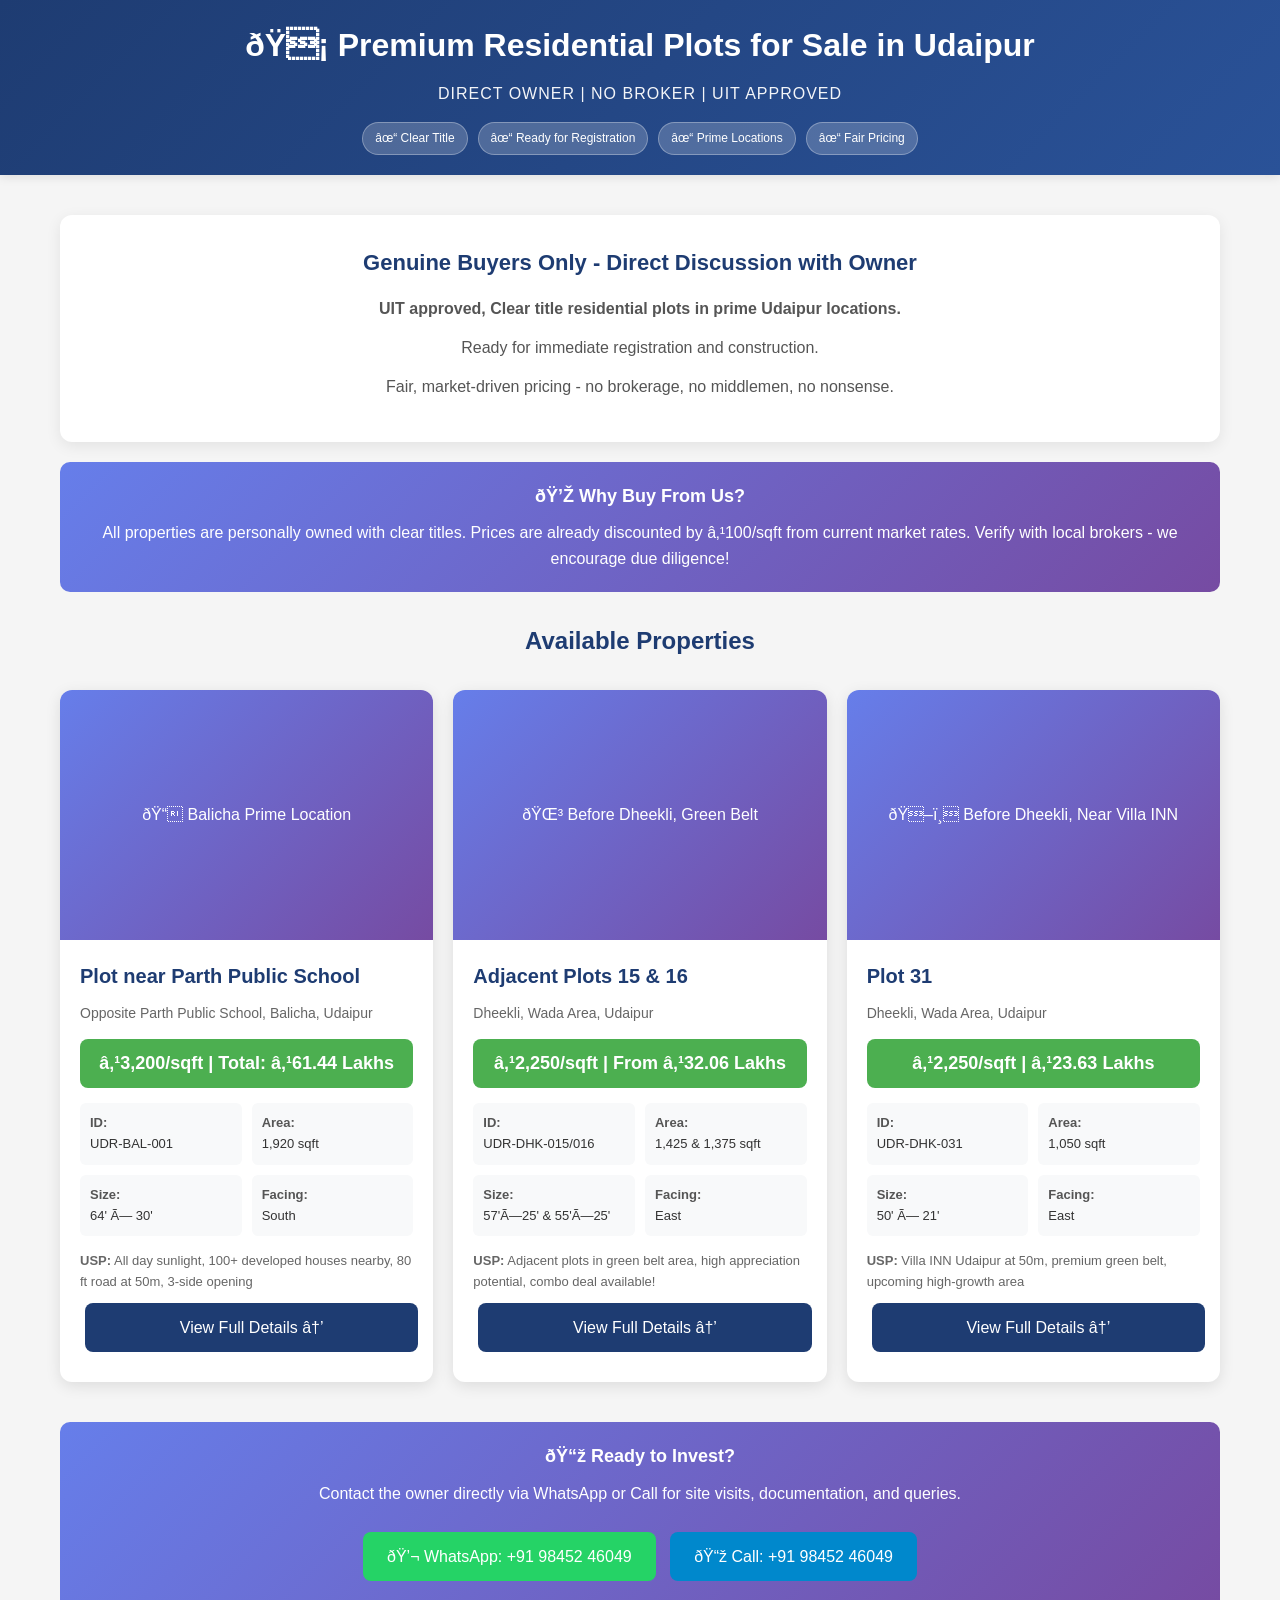
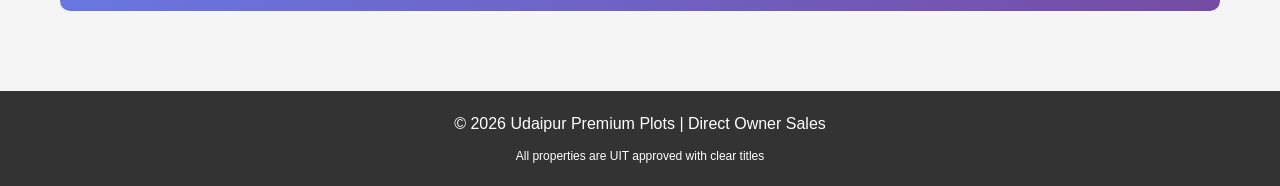
==== index.html @ 9ee4526b "plot 32 is sold out now" ====
<!DOCTYPE html>
<html lang="en">
<head>
    <!-- Google Tag Manager -->
    <script>(function(w,d,s,l,i){w[l]=w[l]||[];w[l].push({'gtm.start':
    new Date().getTime(),event:'gtm.js'});var f=d.getElementsByTagName(s)[0],
    j=d.createElement(s),dl=l!='dataLayer'?'&l='+l:'';j.async=true;j.src=
    'https://www.googletagmanager.com/gtm.js?id='+i+dl;f.parentNode.insertBefore(j,f);
    })(window,document,'script','dataLayer','GTM-XXXXXXX');</script>
    <!-- End Google Tag Manager -->

    <!-- Google Analytics 4 -->
    <script async src="https://www.googletagmanager.com/gtag/js?id=G-XXXXXXXXXX"></script>
    <script>
      window.dataLayer = window.dataLayer || [];
      function gtag(){dataLayer.push(arguments);}
      gtag('js', new Date());
      gtag('config', 'G-XXXXXXXXXX');

      // Google Ads Remarketing Tag
      gtag('config', 'AW-XXXXXXXXXX');
    </script>
    <!-- End Google Analytics 4 -->

    <!-- Meta Pixel Code -->
    <script>
      !function(f,b,e,v,n,t,s)
      {if(f.fbq)return;n=f.fbq=function(){n.callMethod?
      n.callMethod.apply(n,arguments):n.queue.push(arguments)};
      if(!f._fbq)f._fbq=n;n.push=n;n.loaded=!0;n.version='2.0';
      n.queue=[];t=b.createElement(e);t.async=!0;
      t.src=v;s=b.getElementsByTagName(e)[0];
      s.parentNode.insertBefore(t,s)}(window, document,'script',
      'https://connect.facebook.net/en_US/fbevents.js');
      fbq('init', 'YOUR_PIXEL_ID_HERE');
      fbq('track', 'PageView');
    </script>
    <noscript><img height="1" width="1" style="display:none"
      src="https://www.facebook.com/tr?id=YOUR_PIXEL_ID_HERE&ev=PageView&noscript=1"
    /></noscript>
    <!-- End Meta Pixel Code -->

    <meta charset="UTF-8">
    <meta name="viewport" content="width=device-width, initial-scale=1.0">
    <title>UIT Approved Plots for Sale in Udaipur - Direct Owner | Balicha & Dheekli</title>
    <meta name="description" content="Buy UIT approved residential plots in Udaipur directly from owner. Prime locations in Balicha & Dheekli. Clear title, ready for registration. No brokers. Starting ₹23.63 lakhs.">
    <meta name="keywords" content="plots for sale in Udaipur, UIT approved plots Udaipur, residential plots Udaipur direct owner, Balicha plots for sale, Dheekli plots Udaipur, buy plot in Udaipur, land for sale Udaipur, property in Udaipur, Udaipur real estate, plots near Parth Public School, plots near Villa INN Udaipur">

    <!-- Open Graph / WhatsApp Preview -->
    <meta property="og:type" content="website">
    <meta property="og:url" content="https://bhaveshagarwal.github.io/udr-properties/">
    <meta property="og:title" content="Premium Residential Plots for Sale in Udaipur">
    <meta property="og:description" content="UIT approved plots in Balicha & Dheekli. Direct owner sale, no brokers. Clear title, ready for registration.">
    <meta property="og:image" content="https://bhaveshagarwal.github.io/udr-properties/images/UdaipurPlots_og.jpg">
    <meta property="og:image:width" content="1200">
    <meta property="og:image:height" content="978">

    <!-- Twitter Card -->
    <meta name="twitter:card" content="summary_large_image">
    <meta name="twitter:url" content="https://bhaveshagarwal.github.io/udr-properties/">
    <meta name="twitter:title" content="Premium Residential Plots for Sale in Udaipur">
    <meta name="twitter:description" content="UIT approved plots in Balicha & Dheekli. Direct owner sale, no brokers.">
    <meta name="twitter:image" content="https://bhaveshagarwal.github.io/udr-properties/images/UdaipurPlots_og.jpg">
    <style>
        * {
            margin: 0;
            padding: 0;
            box-sizing: border-box;
        }
        
        body {
            font-family: 'Segoe UI', Tahoma, Geneva, Verdana, sans-serif;
            line-height: 1.6;
            color: #333;
            background: #f5f5f5;
        }
        
        .header {
            background: linear-gradient(135deg, #1e3c72 0%, #2a5298 100%);
            color: white;
            padding: 20px;
            text-align: center;
            box-shadow: 0 2px 10px rgba(0,0,0,0.1);
        }
        
        .header h1 {
            font-size: 24px;
            margin-bottom: 10px;
            font-weight: 600;
        }
        
        .header .tagline {
            font-size: 14px;
            opacity: 0.95;
            font-weight: 500;
            letter-spacing: 1px;
        }
        
        .badges {
            display: flex;
            justify-content: center;
            flex-wrap: wrap;
            gap: 10px;
            margin-top: 15px;
        }
        
        .badge {
            background: rgba(255,255,255,0.2);
            padding: 6px 12px;
            border-radius: 20px;
            font-size: 12px;
            border: 1px solid rgba(255,255,255,0.3);
        }
        
        .container {
            max-width: 1200px;
            margin: 0 auto;
            padding: 20px;
        }
        
        .hero {
            background: white;
            padding: 30px 20px;
            margin: 20px 0;
            border-radius: 12px;
            text-align: center;
            box-shadow: 0 4px 15px rgba(0,0,0,0.08);
        }
        
        .hero h2 {
            color: #1e3c72;
            margin-bottom: 15px;
            font-size: 22px;
        }
        
        .hero p {
            color: #555;
            margin-bottom: 10px;
            line-height: 1.8;
        }
        
        .highlight {
            background: linear-gradient(135deg, #667eea 0%, #764ba2 100%);
            color: white;
            padding: 20px;
            border-radius: 10px;
            margin: 20px 0;
            text-align: center;
        }
        
        .highlight h3 {
            margin-bottom: 10px;
            font-size: 18px;
        }
        
        .properties-grid {
            display: grid;
            grid-template-columns: 1fr;
            gap: 20px;
            margin-top: 30px;
        }
        
        .property-card {
            background: white;
            border-radius: 12px;
            overflow: hidden;
            box-shadow: 0 4px 15px rgba(0,0,0,0.1);
            transition: transform 0.3s ease, box-shadow 0.3s ease;
        }
        
        .property-card:hover {
            transform: translateY(-5px);
            box-shadow: 0 8px 25px rgba(0,0,0,0.15);
        }
        
        .property-image {
            width: 100%;
            height: 200px;
            background: linear-gradient(135deg, #667eea 0%, #764ba2 100%);
            display: flex;
            align-items: center;
            justify-content: center;
            color: white;
            font-size: 16px;
            font-weight: 500;
        }
        
        .property-content {
            padding: 20px;
        }
        
        .property-title {
            color: #1e3c72;
            font-size: 20px;
            margin-bottom: 10px;
            font-weight: 600;
        }
        
        .property-location {
            color: #666;
            font-size: 14px;
            margin-bottom: 15px;
        }
        
        .property-price {
            background: #4caf50;
            color: white;
            padding: 10px;
            border-radius: 8px;
            text-align: center;
            margin: 15px 0;
            font-size: 18px;
            font-weight: 600;
        }
        
        .property-details {
            display: grid;
            grid-template-columns: 1fr 1fr;
            gap: 10px;
            margin: 15px 0;
        }
        
        .detail-item {
            background: #f8f9fa;
            padding: 10px;
            border-radius: 6px;
            font-size: 13px;
        }
        
        .detail-label {
            font-weight: 600;
            color: #555;
            display: block;
        }
        
        .btn {
            display: inline-block;
            padding: 12px 24px;
            background: #1e3c72;
            color: white;
            text-decoration: none;
            border-radius: 8px;
            margin: 10px 5px;
            font-weight: 500;
            transition: background 0.3s ease;
            text-align: center;
        }
        
        .btn:hover {
            background: #2a5298;
        }
        
        .btn-whatsapp {
            background: #25D366;
        }

        .btn-whatsapp:hover {
            background: #20ba5a;
        }

        .btn-call {
            background: #0088cc;
        }

        .btn-call:hover {
            background: #006699;
        }
        
        .btn-full {
            display: block;
            width: 100%;
        }
        
        .footer {
            background: #333;
            color: white;
            text-align: center;
            padding: 20px;
            margin-top: 40px;
        }

        /* Lead Capture Form Styles */
        .lead-form-section {
            background: linear-gradient(135deg, #667eea 0%, #764ba2 100%);
            color: white;
            padding: 30px;
            border-radius: 12px;
            margin: 40px 0;
            box-shadow: 0 4px 15px rgba(0,0,0,0.2);
        }

        .lead-form-section h3 {
            margin-bottom: 10px;
            font-size: 24px;
        }

        .lead-form-section p {
            margin-bottom: 20px;
            opacity: 0.95;
        }

        .lead-form {
            display: grid;
            gap: 15px;
        }

        .form-group {
            display: flex;
            flex-direction: column;
        }

        .form-group label {
            margin-bottom: 5px;
            font-weight: 500;
            font-size: 14px;
        }

        .form-group input,
        .form-group select {
            padding: 12px;
            border: none;
            border-radius: 6px;
            font-size: 16px;
            font-family: inherit;
        }

        .form-group input:focus,
        .form-group select:focus {
            outline: 2px solid #ffd700;
        }

        .btn-submit {
            background: #ffd700;
            color: #333;
            padding: 14px 30px;
            border: none;
            border-radius: 6px;
            font-size: 18px;
            font-weight: 600;
            cursor: pointer;
            transition: all 0.3s;
            margin-top: 10px;
        }

        .btn-submit:hover {
            background: #ffed4e;
            transform: translateY(-2px);
            box-shadow: 0 4px 12px rgba(0,0,0,0.3);
        }

        .form-success {
            display: none;
            background: #10b981;
            padding: 15px;
            border-radius: 6px;
            text-align: center;
            font-weight: 500;
        }

        @media (min-width: 768px) {
            .lead-form {
                grid-template-columns: repeat(2, 1fr);
            }

            .form-group.full-width {
                grid-column: 1 / -1;
            }
        }

        @media (min-width: 768px) {
            .header h1 {
                font-size: 32px;
            }
            
            .header .tagline {
                font-size: 16px;
            }
            
            .properties-grid {
                grid-template-columns: repeat(3, 1fr);
            }
            
            .property-image {
                height: 250px;
            }
        }
        
        .menu-toggle {
            display: none;
        }
    </style>
</head>
<body>
    <!-- Google Tag Manager (noscript) -->
    <noscript><iframe src="https://www.googletagmanager.com/ns.html?id=GTM-XXXXXXX"
    height="0" width="0" style="display:none;visibility:hidden"></iframe></noscript>
    <!-- End Google Tag Manager (noscript) -->

    <div class="header">
        <h1>🏡 Premium Residential Plots for Sale in Udaipur</h1>
        <p class="tagline">DIRECT OWNER | NO BROKER | UIT APPROVED</p>
        <div class="badges">
            <span class="badge">✓ Clear Title</span>
            <span class="badge">✓ Ready for Registration</span>
            <span class="badge">✓ Prime Locations</span>
            <span class="badge">✓ Fair Pricing</span>
        </div>
    </div>

    <div class="container">
        <div class="hero">
            <h2>Genuine Buyers Only - Direct Discussion with Owner</h2>
            <p><strong>UIT approved, Clear title residential plots in prime Udaipur locations.</strong></p>
            <p>Ready for immediate registration and construction.</p>
            <p>Fair, market-driven pricing - no brokerage, no middlemen, no nonsense.</p>
        </div>

        <div class="highlight">
            <h3>💎 Why Buy From Us?</h3>
            <p>All properties are personally owned with clear titles. Prices are already discounted by ₹100/sqft from current market rates. Verify with local brokers - we encourage due diligence!</p>
        </div>

        <h2 style="text-align: center; color: #1e3c72; margin: 30px 0;">Available Properties</h2>

        <div class="properties-grid">
            <!-- Property 1: Balicha -->
            <div class="property-card">
                <div class="property-image">📍 Balicha Prime Location</div>
                <div class="property-content">
                    <div class="property-title">Plot near Parth Public School</div>
                    <div class="property-location">Opposite Parth Public School, Balicha, Udaipur</div>
                    <div class="property-price">₹3,200/sqft | Total: ₹61.44 Lakhs</div>
                    <div class="property-details">
                        <div class="detail-item">
                            <span class="detail-label">ID:</span> UDR-BAL-001
                        </div>
                        <div class="detail-item">
                            <span class="detail-label">Area:</span> 1,920 sqft
                        </div>
                        <div class="detail-item">
                            <span class="detail-label">Size:</span> 64' × 30'
                        </div>
                        <div class="detail-item">
                            <span class="detail-label">Facing:</span> South
                        </div>
                    </div>
                    <p style="font-size: 13px; color: #666; margin: 10px 0;"><strong>USP:</strong> All day sunlight, 100+ developed houses nearby, 80 ft road at 50m, 3-side opening</p>
                    <a href="property-balicha.html" class="btn btn-full">View Full Details →</a>
                </div>
            </div>

            <!-- Property 2: Dheekli Plots 15-16 -->
            <div class="property-card">
                <div class="property-image">🌳 Before Dheekli, Green Belt</div>
                <div class="property-content">
                    <div class="property-title">Adjacent Plots 15 & 16</div>
                    <div class="property-location">Dheekli, Wada Area, Udaipur</div>
                    <div class="property-price">₹2,250/sqft | From ₹32.06 Lakhs</div>
                    <div class="property-details">
                        <div class="detail-item">
                            <span class="detail-label">ID:</span> UDR-DHK-015/016
                        </div>
                        <div class="detail-item">
                            <span class="detail-label">Area:</span> 1,425 & 1,375 sqft
                        </div>
                        <div class="detail-item">
                            <span class="detail-label">Size:</span> 57'×25' & 55'×25'
                        </div>
                        <div class="detail-item">
                            <span class="detail-label">Facing:</span> East
                        </div>
                    </div>
                    <p style="font-size: 13px; color: #666; margin: 10px 0;"><strong>USP:</strong> Adjacent plots in green belt area, high appreciation potential, combo deal available!</p>
                    <a href="property-dheekli-1516.html" class="btn btn-full">View Full Details →</a>
                </div>
            </div>

            <!-- Property 3: Dheekli Plot 31 -->
            <div class="property-card">
                <div class="property-image">🏖️ Before Dheekli, Near Villa INN</div>
                <div class="property-content">
                    <div class="property-title">Plot 31</div>
                    <div class="property-location">Dheekli, Wada Area, Udaipur</div>
                    <div class="property-price">₹2,250/sqft | ₹23.63 Lakhs</div>
                    <div class="property-details">
                        <div class="detail-item">
                            <span class="detail-label">ID:</span> UDR-DHK-031
                        </div>
                        <div class="detail-item">
                            <span class="detail-label">Area:</span> 1,050 sqft
                        </div>
                        <div class="detail-item">
                            <span class="detail-label">Size:</span> 50' × 21'
                        </div>
                        <div class="detail-item">
                            <span class="detail-label">Facing:</span> East
                        </div>
                    </div>
                    <p style="font-size: 13px; color: #666; margin: 10px 0;"><strong>USP:</strong> Villa INN Udaipur at 50m, premium green belt, upcoming high-growth area</p>
                    <a href="property-dheekli-31.html" class="btn btn-full">View Full Details →</a>
                </div>
            </div>
        </div>

        <!-- Lead Capture Form -->
        <!--
        <div class="lead-form-section">
            <h3>🎯 Get Property Details & Site Visit</h3>
            <p>Fill the form below and we'll contact you within 24 hours with complete details, pricing, and schedule a site visit.</p>

            <form class="lead-form" id="leadForm" onsubmit="return handleFormSubmit(event)">
                <div class="form-group">
                    <label for="name">Full Name *</label>
                    <input type="text" id="name" name="name" required placeholder="Enter your name">
                </div>

                <div class="form-group">
                    <label for="phone">Phone Number *</label>
                    <input type="tel" id="phone" name="phone" required placeholder="+91 98765 43210" pattern="[0-9+\s\-()]{10,15}">
                </div>

                <div class="form-group">
                    <label for="email">Email Address</label>
                    <input type="email" id="email" name="email" placeholder="your.email@example.com">
                </div>

                <div class="form-group">
                    <label for="property">Preferred Plot *</label>
                    <select id="property" name="property" required>
                        <option value="">-- Select Plot --</option>
                        <option value="Balicha - 1920 sqft">Balicha - 1920 sqft (₹61.44 Lakhs)</option>
                        <option value="Dheekli Plot 15 - 1425 sqft">Dheekli Plot 15 - 1425 sqft (₹32.06 Lakhs)</option>
                        <option value="Dheekli Plot 16 - 1375 sqft">Dheekli Plot 16 - 1375 sqft (₹30.94 Lakhs)</option>
                        <option value="Dheekli Plots 15 & 16 - Combo Deal">Dheekli Plots 15 & 16 - Combo Deal (₹62.30 Lakhs)</option>
                        <option value="Dheekli Plot 31 - 1050 sqft">Dheekli Plot 31 - 1050 sqft (₹23.63 Lakhs)</option>
                        <option value="Multiple Plots">Interested in Multiple Plots</option>
                        <option value="Just Exploring">Just Exploring Options</option>
                    </select>
                </div>

                <div class="form-group full-width">
                    <button type="submit" class="btn-submit">📩 Submit & Get Details</button>
                </div>
            </form>

            <div class="form-success" id="formSuccess">
                ✅ Thank you! We'll contact you within 24 hours with complete details.
            </div>
        </div>
        -->

        <div class="highlight" style="margin-top: 40px;">
            <h3>📞 Ready to Invest?</h3>
            <p style="margin-bottom: 15px;">Contact the owner directly via WhatsApp or Call for site visits, documentation, and queries.</p>
            <a href="https://wa.me/919845246049?text=Hi,%20I'm%20interested%20in%20your%20Udaipur%20plots.%20Website:%20https://bhaveshagarwal.github.io/udr-properties/" class="btn btn-whatsapp" target="_blank" rel="noopener noreferrer">💬 WhatsApp: +91 98452 46049</a>
            <a href="tel:+919845246049" class="btn btn-call">📞 Call: +91 98452 46049</a>
        </div>
    </div>

    <div class="footer">
        <p>&copy; 2026 Udaipur Premium Plots | Direct Owner Sales</p>
        <p style="font-size: 12px; margin-top: 10px;">All properties are UIT approved with clear titles</p>
    </div>

    <script>
        function handleFormSubmit(event) {
            event.preventDefault();

            // Get form data
            const formData = {
                name: document.getElementById('name').value,
                phone: document.getElementById('phone').value,
                email: document.getElementById('email').value,
                property: document.getElementById('property').value,
                timestamp: new Date().toISOString(),
                source: 'Website Lead Form'
            };

            // Track conversion in Google Analytics
            if (typeof gtag !== 'undefined') {
                gtag('event', 'generate_lead', {
                    'event_category': 'Lead',
                    'event_label': formData.property,
                    'value': 1
                });
            }

            // Track conversion in Google Tag Manager
            if (typeof dataLayer !== 'undefined') {
                dataLayer.push({
                    'event': 'form_submission',
                    'formType': 'lead_capture',
                    'propertyInterest': formData.property
                });
            }

            // Send WhatsApp message to owner
            const message = `🆕 NEW LEAD from Website!\n\n` +
                          `👤 Name: ${formData.name}\n` +
                          `📱 Phone: ${formData.phone}\n` +
                          `📧 Email: ${formData.email || 'Not provided'}\n` +
                          `🏡 Interested in: ${formData.property}\n` +
                          `⏰ Time: ${new Date().toLocaleString('en-IN', { timeZone: 'Asia/Kolkata' })}`;

            const whatsappURL = `https://wa.me/919845246049?text=${encodeURIComponent(message)}`;

            // Show success message
            document.getElementById('leadForm').style.display = 'none';
            document.getElementById('formSuccess').style.display = 'block';

            // Open WhatsApp (optional - you can remove this if you don't want auto-redirect)
            setTimeout(() => {
                window.open(whatsappURL, '_blank');
            }, 1000);

            // Reset form after 5 seconds
            setTimeout(() => {
                document.getElementById('leadForm').reset();
                document.getElementById('leadForm').style.display = 'grid';
                document.getElementById('formSuccess').style.display = 'none';
            }, 5000);

            return false;
        }
    </script>
</body>
</html>
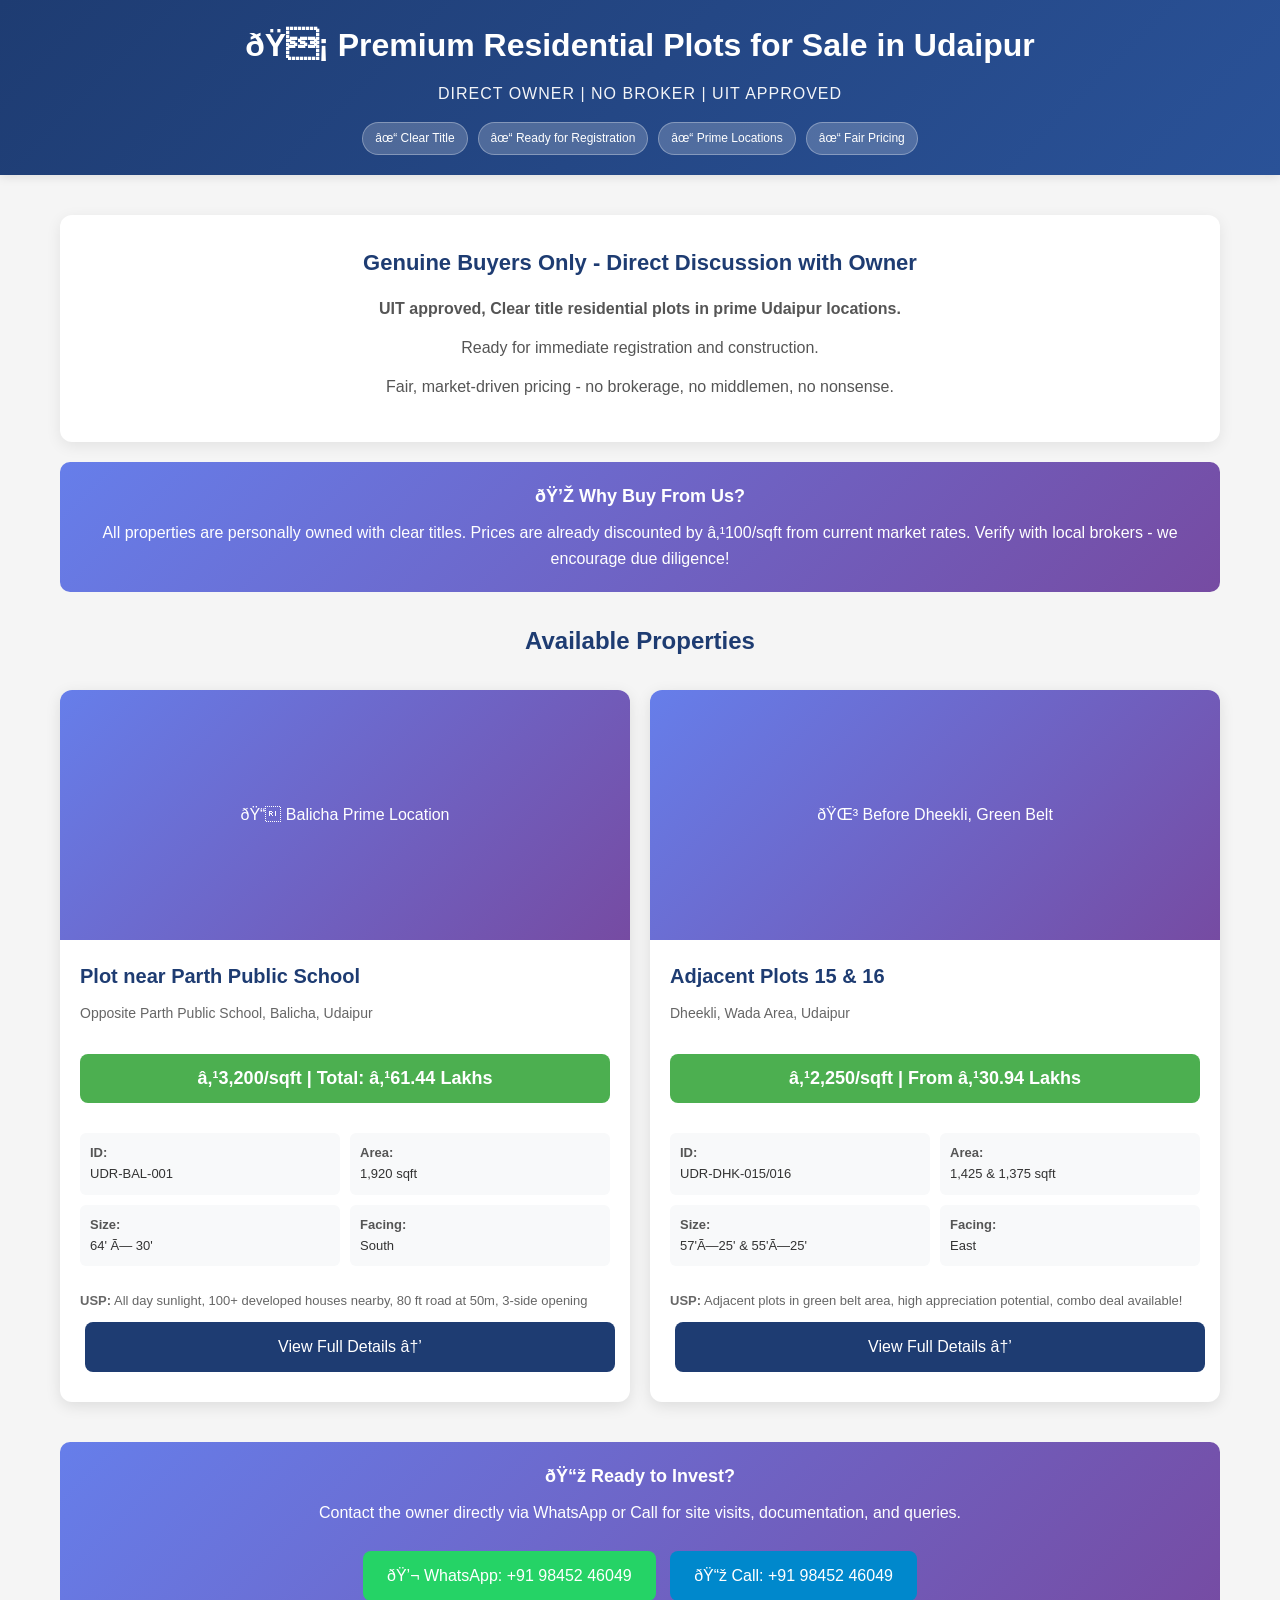
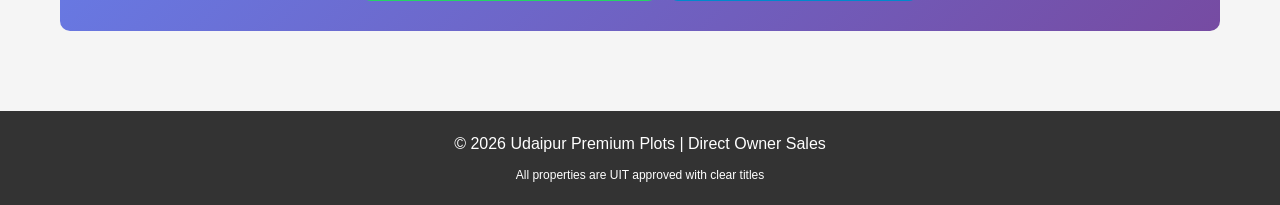
==== commit 6ae936e3: "remove plot 31 from listing" ====
--- a/index.html
+++ b/index.html
@@ -43,8 +43,8 @@
     <meta charset="UTF-8">
     <meta name="viewport" content="width=device-width, initial-scale=1.0">
     <title>UIT Approved Plots for Sale in Udaipur - Direct Owner | Balicha & Dheekli</title>
-    <meta name="description" content="Buy UIT approved residential plots in Udaipur directly from owner. Prime locations in Balicha & Dheekli. Clear title, ready for registration. No brokers. Starting ₹23.63 lakhs.">
-    <meta name="keywords" content="plots for sale in Udaipur, UIT approved plots Udaipur, residential plots Udaipur direct owner, Balicha plots for sale, Dheekli plots Udaipur, buy plot in Udaipur, land for sale Udaipur, property in Udaipur, Udaipur real estate, plots near Parth Public School, plots near Villa INN Udaipur">
+    <meta name="description" content="Buy UIT approved residential plots in Udaipur directly from owner. Prime locations in Balicha & Dheekli. Clear title, ready for registration. No brokers. Starting ₹30.94 lakhs.">
+    <meta name="keywords" content="plots for sale in Udaipur, UIT approved plots Udaipur, residential plots Udaipur direct owner, Balicha plots for sale, Dheekli plots Udaipur, buy plot in Udaipur, land for sale Udaipur, property in Udaipur, Udaipur real estate, plots near Parth Public School, adjacent plots Dheekli">
 
     <!-- Open Graph / WhatsApp Preview -->
     <meta property="og:type" content="website">
@@ -155,9 +155,10 @@
         
         .properties-grid {
             display: grid;
-            grid-template-columns: 1fr;
+            grid-template-columns: repeat(auto-fit, minmax(280px, 1fr));
             gap: 20px;
             margin-top: 30px;
+            align-items: stretch;
         }
         
         .property-card {
@@ -166,6 +167,8 @@
             overflow: hidden;
             box-shadow: 0 4px 15px rgba(0,0,0,0.1);
             transition: transform 0.3s ease, box-shadow 0.3s ease;
+            display: flex;
+            flex-direction: column;
         }
         
         .property-card:hover {
@@ -187,6 +190,9 @@
         
         .property-content {
             padding: 20px;
+            display: flex;
+            flex-direction: column;
+            flex: 1;
         }
         
         .property-title {
@@ -218,6 +224,10 @@
             grid-template-columns: 1fr 1fr;
             gap: 10px;
             margin: 15px 0;
+        }
+
+        .properties-grid .btn-full {
+            margin-top: auto;
         }
         
         .detail-item {
@@ -376,10 +386,6 @@
                 font-size: 16px;
             }
             
-            .properties-grid {
-                grid-template-columns: repeat(3, 1fr);
-            }
-            
             .property-image {
                 height: 250px;
             }
@@ -455,7 +461,7 @@
                 <div class="property-content">
                     <div class="property-title">Adjacent Plots 15 & 16</div>
                     <div class="property-location">Dheekli, Wada Area, Udaipur</div>
-                    <div class="property-price">₹2,250/sqft | From ₹32.06 Lakhs</div>
+                    <div class="property-price">₹2,250/sqft | From ₹30.94 Lakhs</div>
                     <div class="property-details">
                         <div class="detail-item">
                             <span class="detail-label">ID:</span> UDR-DHK-015/016
@@ -472,32 +478,6 @@
                     </div>
                     <p style="font-size: 13px; color: #666; margin: 10px 0;"><strong>USP:</strong> Adjacent plots in green belt area, high appreciation potential, combo deal available!</p>
                     <a href="property-dheekli-1516.html" class="btn btn-full">View Full Details →</a>
-                </div>
-            </div>
-
-            <!-- Property 3: Dheekli Plot 31 -->
-            <div class="property-card">
-                <div class="property-image">🏖️ Before Dheekli, Near Villa INN</div>
-                <div class="property-content">
-                    <div class="property-title">Plot 31</div>
-                    <div class="property-location">Dheekli, Wada Area, Udaipur</div>
-                    <div class="property-price">₹2,250/sqft | ₹23.63 Lakhs</div>
-                    <div class="property-details">
-                        <div class="detail-item">
-                            <span class="detail-label">ID:</span> UDR-DHK-031
-                        </div>
-                        <div class="detail-item">
-                            <span class="detail-label">Area:</span> 1,050 sqft
-                        </div>
-                        <div class="detail-item">
-                            <span class="detail-label">Size:</span> 50' × 21'
-                        </div>
-                        <div class="detail-item">
-                            <span class="detail-label">Facing:</span> East
-                        </div>
-                    </div>
-                    <p style="font-size: 13px; color: #666; margin: 10px 0;"><strong>USP:</strong> Villa INN Udaipur at 50m, premium green belt, upcoming high-growth area</p>
-                    <a href="property-dheekli-31.html" class="btn btn-full">View Full Details →</a>
                 </div>
             </div>
         </div>
@@ -532,7 +512,6 @@
                         <option value="Dheekli Plot 15 - 1425 sqft">Dheekli Plot 15 - 1425 sqft (₹32.06 Lakhs)</option>
                         <option value="Dheekli Plot 16 - 1375 sqft">Dheekli Plot 16 - 1375 sqft (₹30.94 Lakhs)</option>
                         <option value="Dheekli Plots 15 & 16 - Combo Deal">Dheekli Plots 15 & 16 - Combo Deal (₹62.30 Lakhs)</option>
-                        <option value="Dheekli Plot 31 - 1050 sqft">Dheekli Plot 31 - 1050 sqft (₹23.63 Lakhs)</option>
                         <option value="Multiple Plots">Interested in Multiple Plots</option>
                         <option value="Just Exploring">Just Exploring Options</option>
                     </select>
@@ -624,4 +603,4 @@
         }
     </script>
 </body>
-</html>+</html>
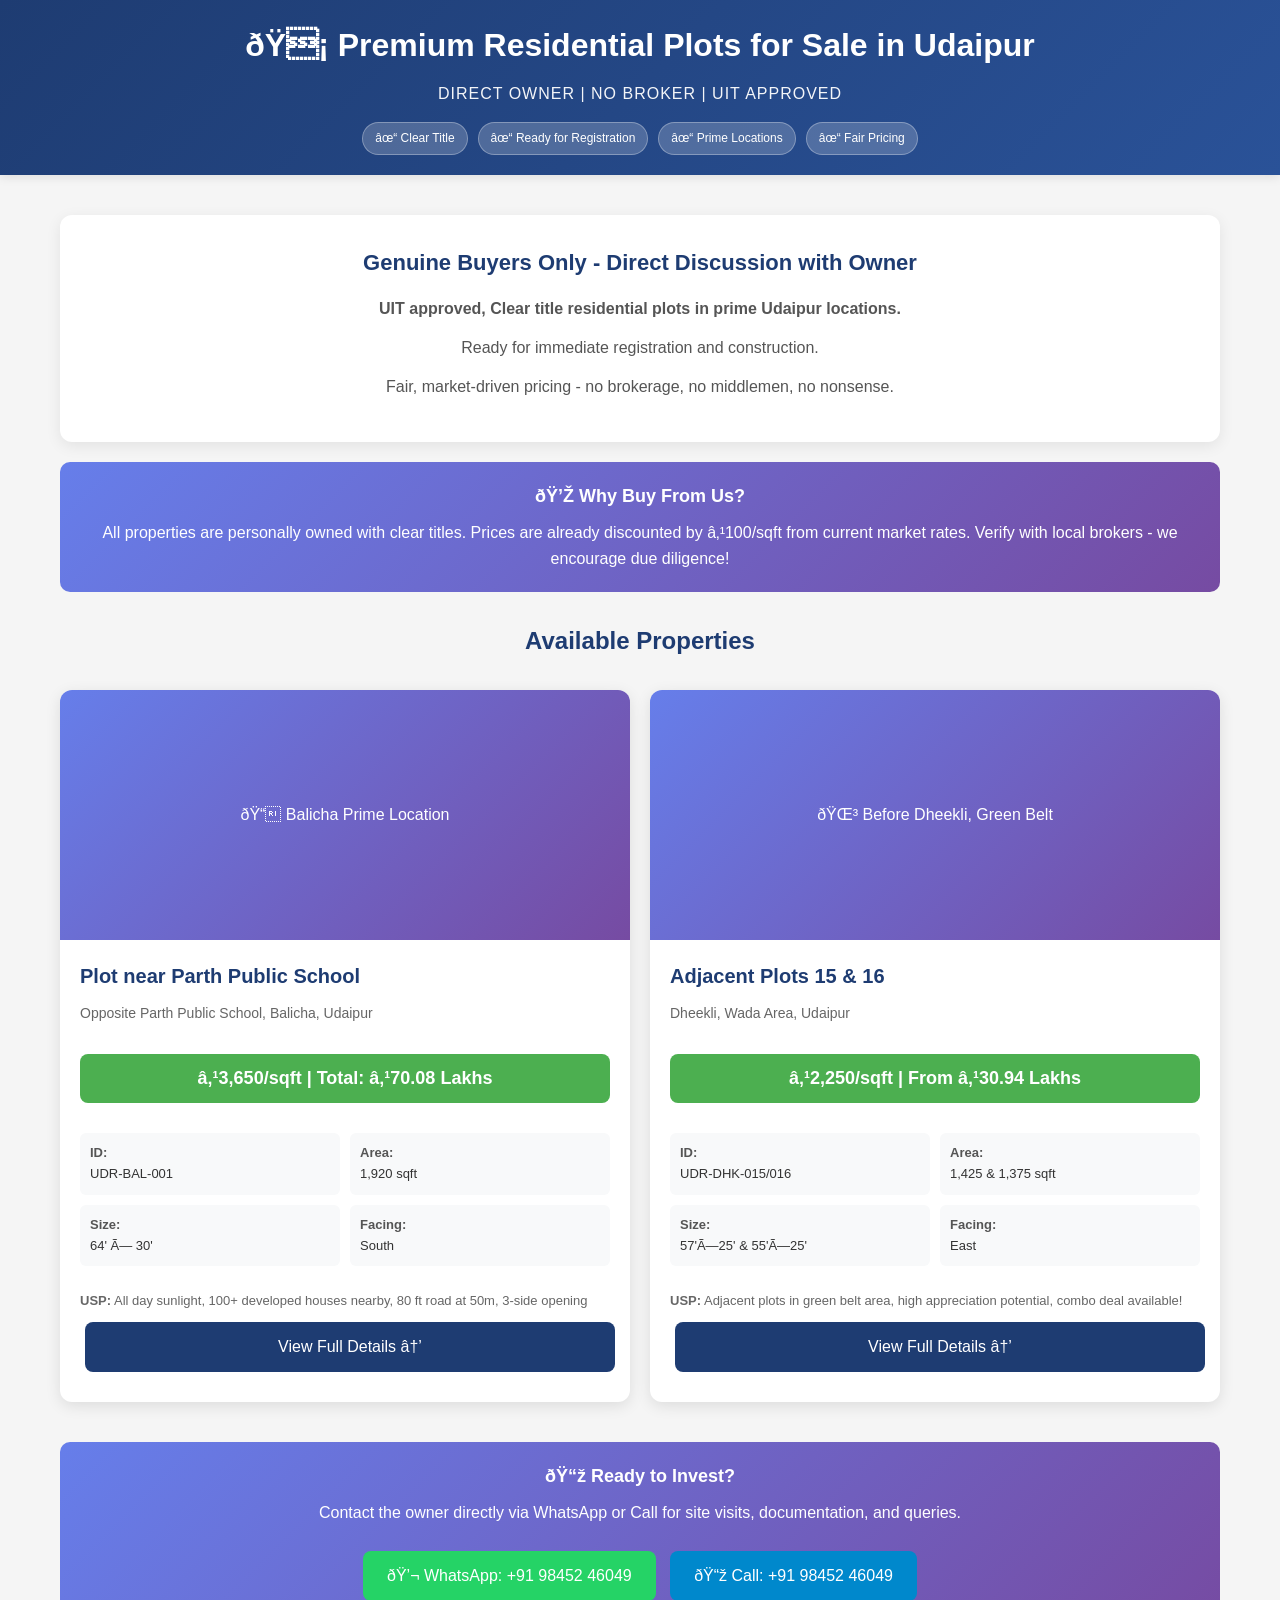
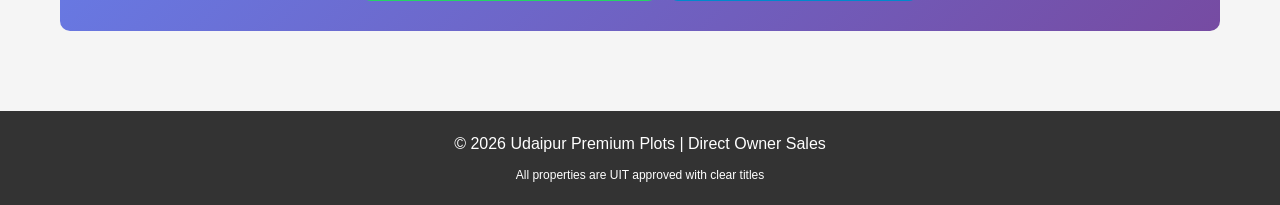
==== commit c4c89d39: "update prices" ====
--- a/index.html
+++ b/index.html
@@ -435,7 +435,7 @@
                 <div class="property-content">
                     <div class="property-title">Plot near Parth Public School</div>
                     <div class="property-location">Opposite Parth Public School, Balicha, Udaipur</div>
-                    <div class="property-price">₹3,200/sqft | Total: ₹61.44 Lakhs</div>
+                    <div class="property-price">₹3,650/sqft | Total: ₹70.08 Lakhs</div>
                     <div class="property-details">
                         <div class="detail-item">
                             <span class="detail-label">ID:</span> UDR-BAL-001
@@ -508,7 +508,7 @@
                     <label for="property">Preferred Plot *</label>
                     <select id="property" name="property" required>
                         <option value="">-- Select Plot --</option>
-                        <option value="Balicha - 1920 sqft">Balicha - 1920 sqft (₹61.44 Lakhs)</option>
+                        <option value="Balicha - 1920 sqft">Balicha - 1920 sqft (₹70.08 Lakhs)</option>
                         <option value="Dheekli Plot 15 - 1425 sqft">Dheekli Plot 15 - 1425 sqft (₹32.06 Lakhs)</option>
                         <option value="Dheekli Plot 16 - 1375 sqft">Dheekli Plot 16 - 1375 sqft (₹30.94 Lakhs)</option>
                         <option value="Dheekli Plots 15 & 16 - Combo Deal">Dheekli Plots 15 & 16 - Combo Deal (₹62.30 Lakhs)</option>
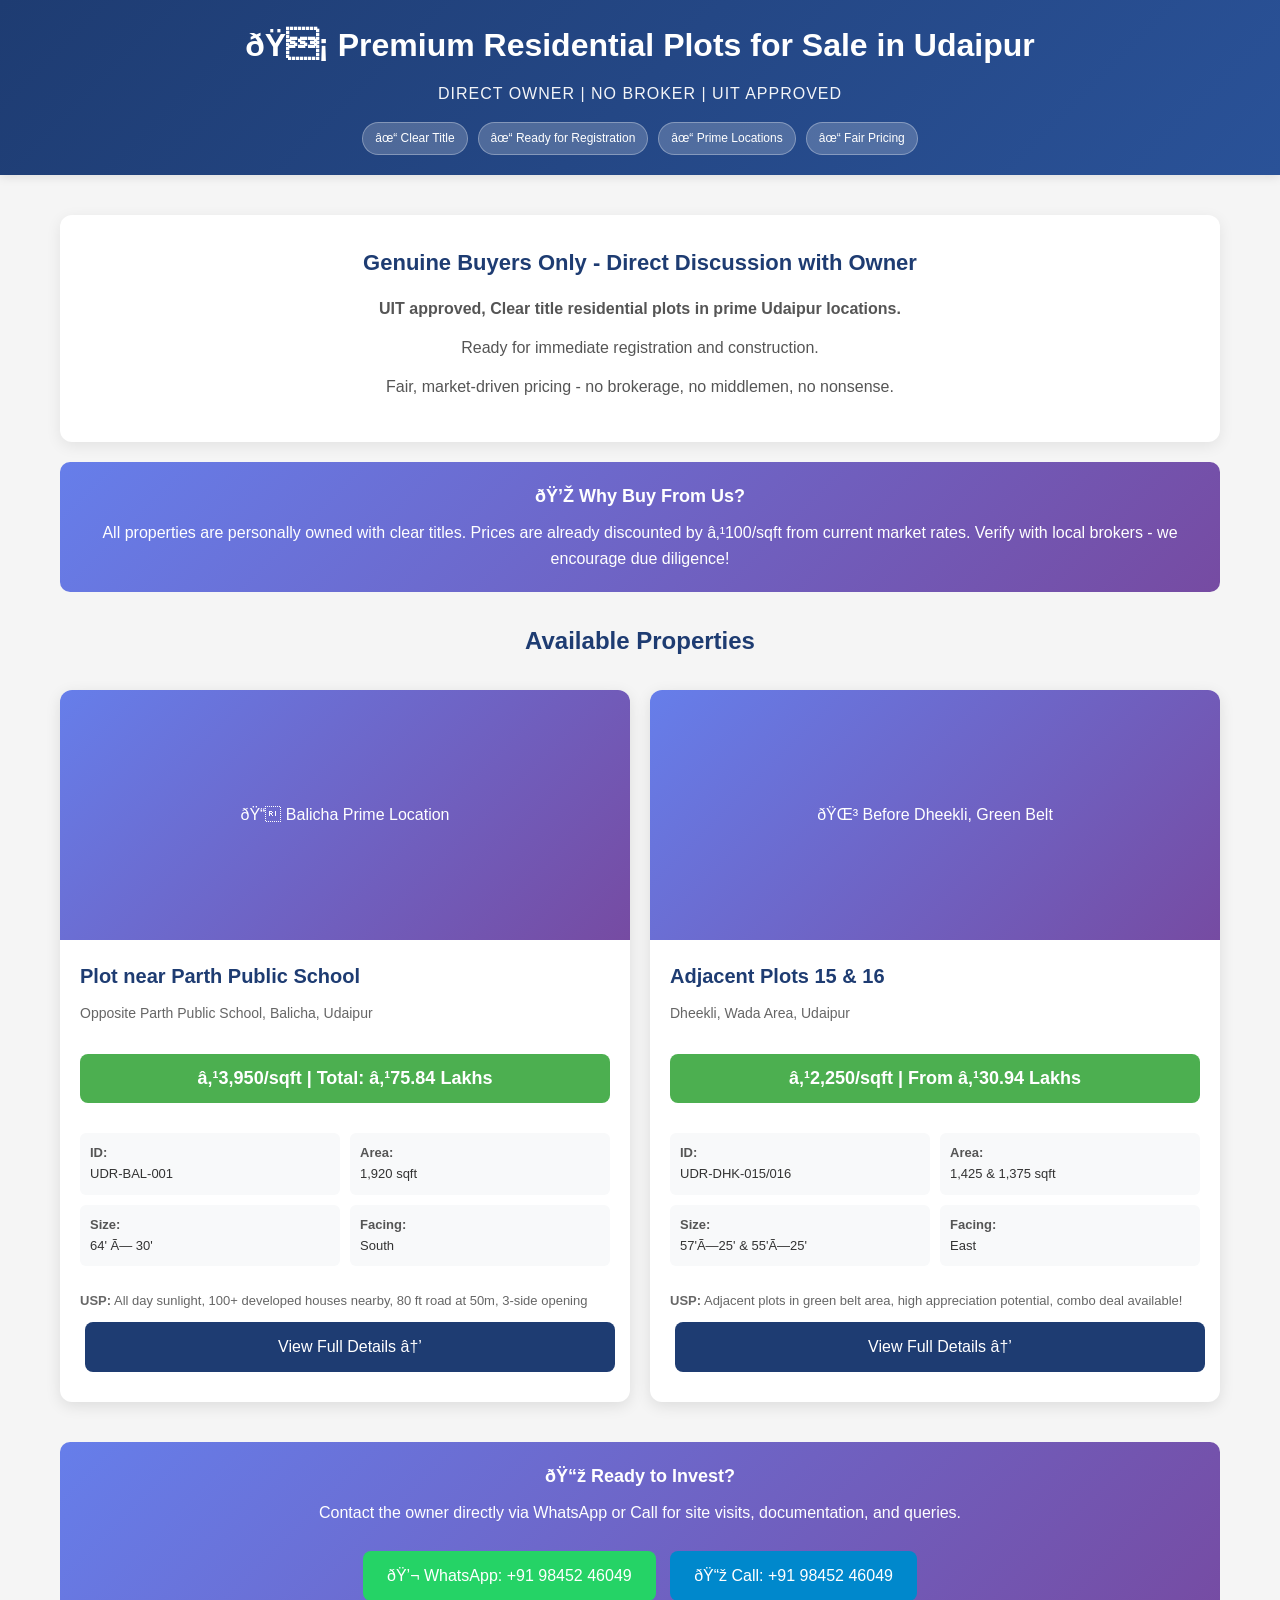
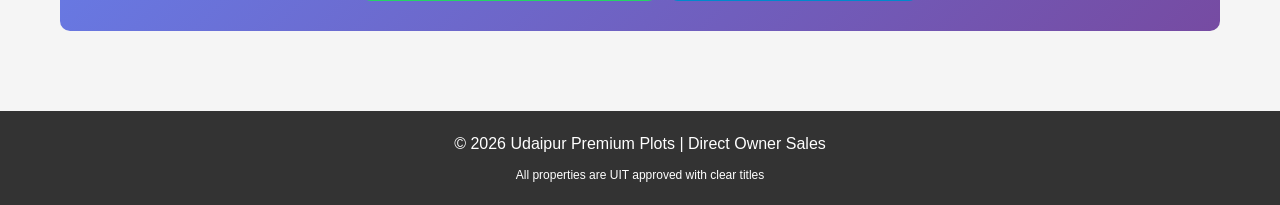
==== commit 7e106c13: "update prices" ====
--- a/index.html
+++ b/index.html
@@ -435,7 +435,7 @@
                 <div class="property-content">
                     <div class="property-title">Plot near Parth Public School</div>
                     <div class="property-location">Opposite Parth Public School, Balicha, Udaipur</div>
-                    <div class="property-price">₹3,650/sqft | Total: ₹70.08 Lakhs</div>
+                    <div class="property-price">₹3,950/sqft | Total: ₹75.84 Lakhs</div>
                     <div class="property-details">
                         <div class="detail-item">
                             <span class="detail-label">ID:</span> UDR-BAL-001
@@ -508,7 +508,7 @@
                     <label for="property">Preferred Plot *</label>
                     <select id="property" name="property" required>
                         <option value="">-- Select Plot --</option>
-                        <option value="Balicha - 1920 sqft">Balicha - 1920 sqft (₹70.08 Lakhs)</option>
+                        <option value="Balicha - 1920 sqft">Balicha - 1920 sqft (₹75.84 Lakhs)</option>
                         <option value="Dheekli Plot 15 - 1425 sqft">Dheekli Plot 15 - 1425 sqft (₹32.06 Lakhs)</option>
                         <option value="Dheekli Plot 16 - 1375 sqft">Dheekli Plot 16 - 1375 sqft (₹30.94 Lakhs)</option>
                         <option value="Dheekli Plots 15 & 16 - Combo Deal">Dheekli Plots 15 & 16 - Combo Deal (₹62.30 Lakhs)</option>
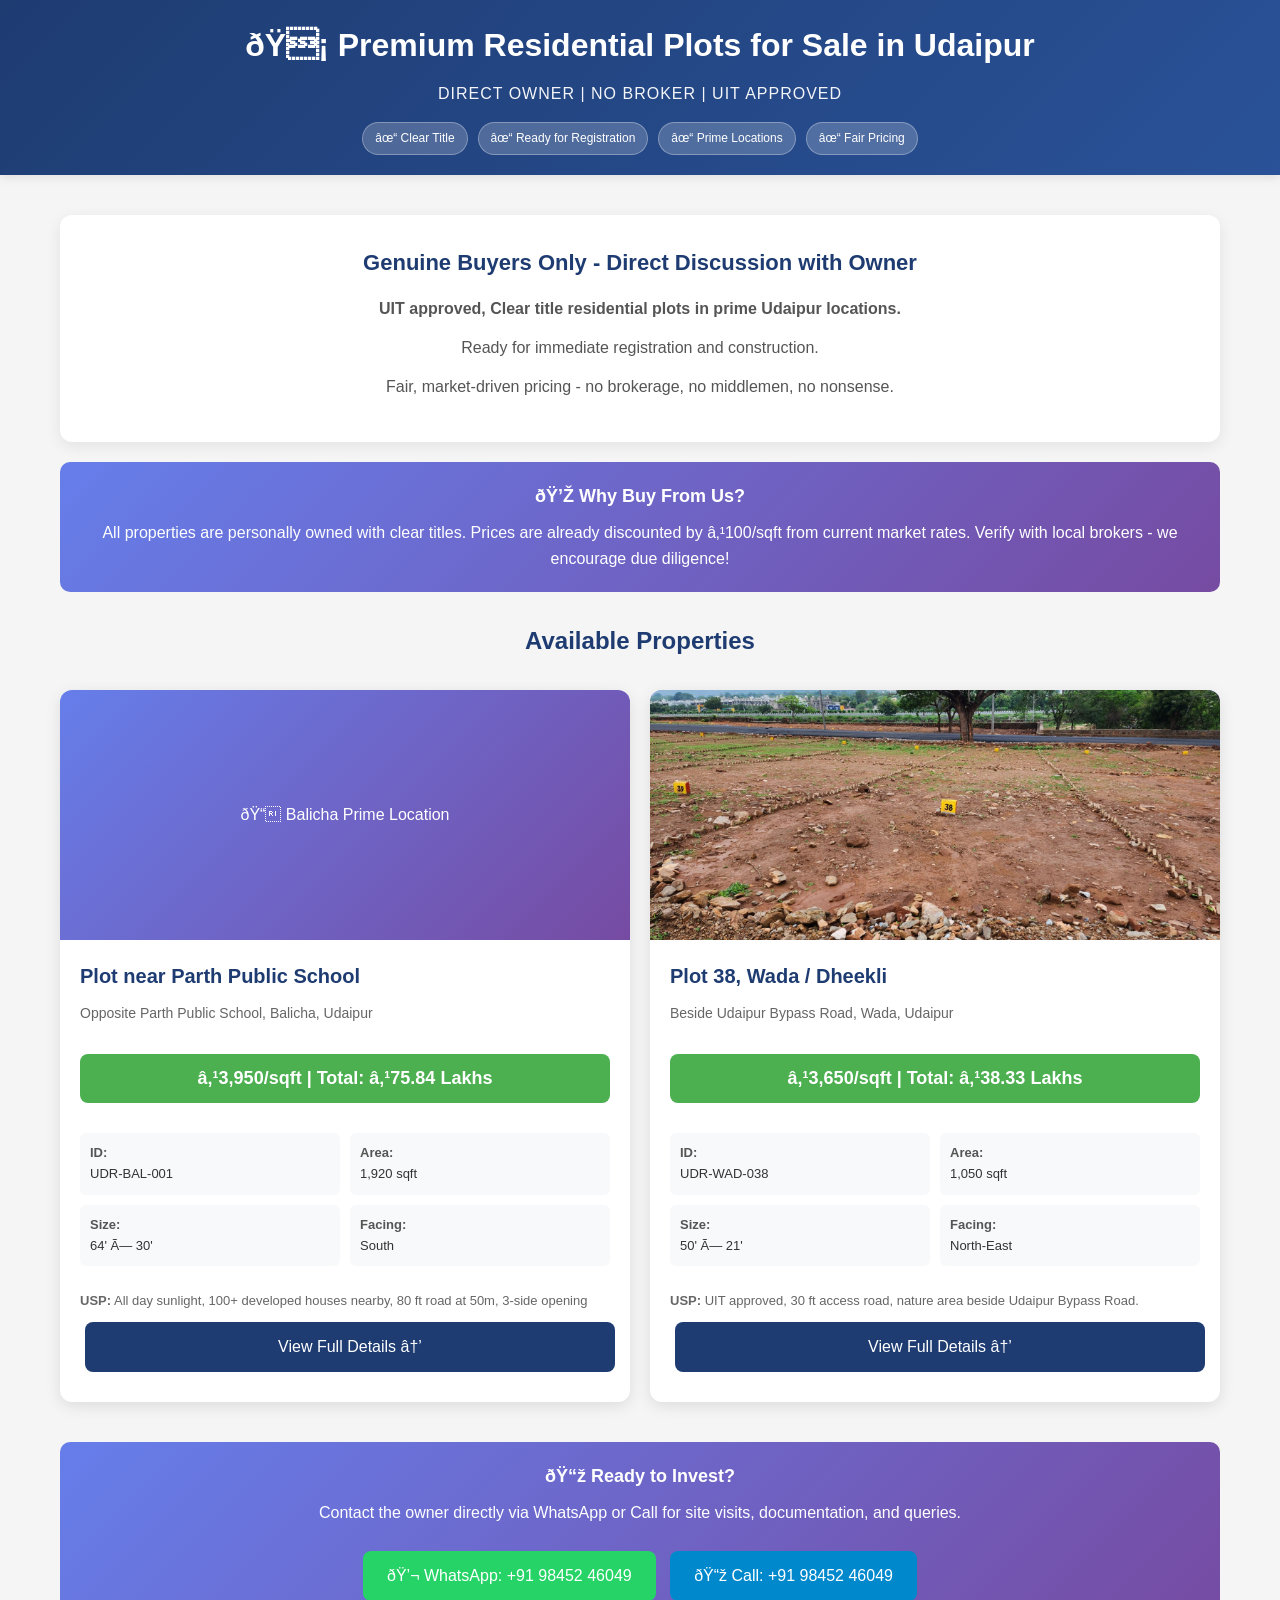
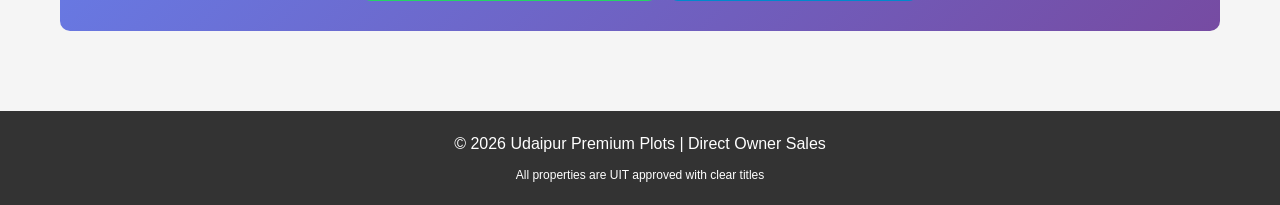
==== commit 6d3d3dd5: "Replace sold Dheekli plots with Wada Plot 38 listing" ====
--- a/index.html
+++ b/index.html
@@ -43,8 +43,8 @@
     <meta charset="UTF-8">
     <meta name="viewport" content="width=device-width, initial-scale=1.0">
     <title>UIT Approved Plots for Sale in Udaipur - Direct Owner | Balicha & Dheekli</title>
-    <meta name="description" content="Buy UIT approved residential plots in Udaipur directly from owner. Prime locations in Balicha & Dheekli. Clear title, ready for registration. No brokers. Starting ₹30.94 lakhs.">
-    <meta name="keywords" content="plots for sale in Udaipur, UIT approved plots Udaipur, residential plots Udaipur direct owner, Balicha plots for sale, Dheekli plots Udaipur, buy plot in Udaipur, land for sale Udaipur, property in Udaipur, Udaipur real estate, plots near Parth Public School, adjacent plots Dheekli">
+    <meta name="description" content="Buy UIT approved residential plots in Udaipur directly from owner. Prime locations in Balicha and Wada/Dheekli. Clear title, ready for registration. No brokers. Starting ₹38.33 lakhs.">
+    <meta name="keywords" content="plots for sale in Udaipur, UIT approved plots Udaipur, residential plots Udaipur direct owner, Balicha plots for sale, Wada Dheekli plot 38, Udaipur Bypass Road plot, buy plot in Udaipur, land for sale Udaipur, property in Udaipur, Udaipur real estate, plots near Parth Public School">
 
     <!-- Open Graph / WhatsApp Preview -->
     <meta property="og:type" content="website">
@@ -186,6 +186,14 @@
             color: white;
             font-size: 16px;
             font-weight: 500;
+        }
+
+        .property-image img {
+            width: 100%;
+            height: 100%;
+            object-fit: cover;
+            object-position: center 43%;
+            display: block;
         }
         
         .property-content {
@@ -455,29 +463,29 @@
                 </div>
             </div>
 
-            <!-- Property 2: Dheekli Plots 15-16 -->
+            <!-- Property 2: Wada / Dheekli Plot 38 -->
             <div class="property-card">
-                <div class="property-image">🌳 Before Dheekli, Green Belt</div>
+                <div class="property-image"><img src="images/plot38-photo.jpg" alt="Plot 38 in Wada near Udaipur Bypass Road" width="1600" height="1200" loading="lazy"></div>
                 <div class="property-content">
-                    <div class="property-title">Adjacent Plots 15 & 16</div>
-                    <div class="property-location">Dheekli, Wada Area, Udaipur</div>
-                    <div class="property-price">₹2,250/sqft | From ₹30.94 Lakhs</div>
+                    <div class="property-title">Plot 38, Wada / Dheekli</div>
+                    <div class="property-location">Beside Udaipur Bypass Road, Wada, Udaipur</div>
+                    <div class="property-price">₹3,650/sqft | Total: ₹38.33 Lakhs</div>
                     <div class="property-details">
                         <div class="detail-item">
-                            <span class="detail-label">ID:</span> UDR-DHK-015/016
-                        </div>
-                        <div class="detail-item">
-                            <span class="detail-label">Area:</span> 1,425 & 1,375 sqft
-                        </div>
-                        <div class="detail-item">
-                            <span class="detail-label">Size:</span> 57'×25' & 55'×25'
-                        </div>
-                        <div class="detail-item">
-                            <span class="detail-label">Facing:</span> East
+                            <span class="detail-label">ID:</span> UDR-WAD-038
+                        </div>
+                        <div class="detail-item">
+                            <span class="detail-label">Area:</span> 1,050 sqft
+                        </div>
+                        <div class="detail-item">
+                            <span class="detail-label">Size:</span> 50' × 21'
+                        </div>
+                        <div class="detail-item">
+                            <span class="detail-label">Facing:</span> North-East
                         </div>
                     </div>
-                    <p style="font-size: 13px; color: #666; margin: 10px 0;"><strong>USP:</strong> Adjacent plots in green belt area, high appreciation potential, combo deal available!</p>
-                    <a href="property-dheekli-1516.html" class="btn btn-full">View Full Details →</a>
+                    <p style="font-size: 13px; color: #666; margin: 10px 0;"><strong>USP:</strong> UIT approved, 30 ft access road, nature area beside Udaipur Bypass Road.</p>
+                    <a href="property-dheekli-plot38.html" class="btn btn-full">View Full Details →</a>
                 </div>
             </div>
         </div>
@@ -509,9 +517,7 @@
                     <select id="property" name="property" required>
                         <option value="">-- Select Plot --</option>
                         <option value="Balicha - 1920 sqft">Balicha - 1920 sqft (₹75.84 Lakhs)</option>
-                        <option value="Dheekli Plot 15 - 1425 sqft">Dheekli Plot 15 - 1425 sqft (₹32.06 Lakhs)</option>
-                        <option value="Dheekli Plot 16 - 1375 sqft">Dheekli Plot 16 - 1375 sqft (₹30.94 Lakhs)</option>
-                        <option value="Dheekli Plots 15 & 16 - Combo Deal">Dheekli Plots 15 & 16 - Combo Deal (₹62.30 Lakhs)</option>
+                        <option value="Wada Plot 38 - 1050 sqft">Wada Plot 38 - 1050 sqft (₹38.33 Lakhs)</option>
                         <option value="Multiple Plots">Interested in Multiple Plots</option>
                         <option value="Just Exploring">Just Exploring Options</option>
                     </select>
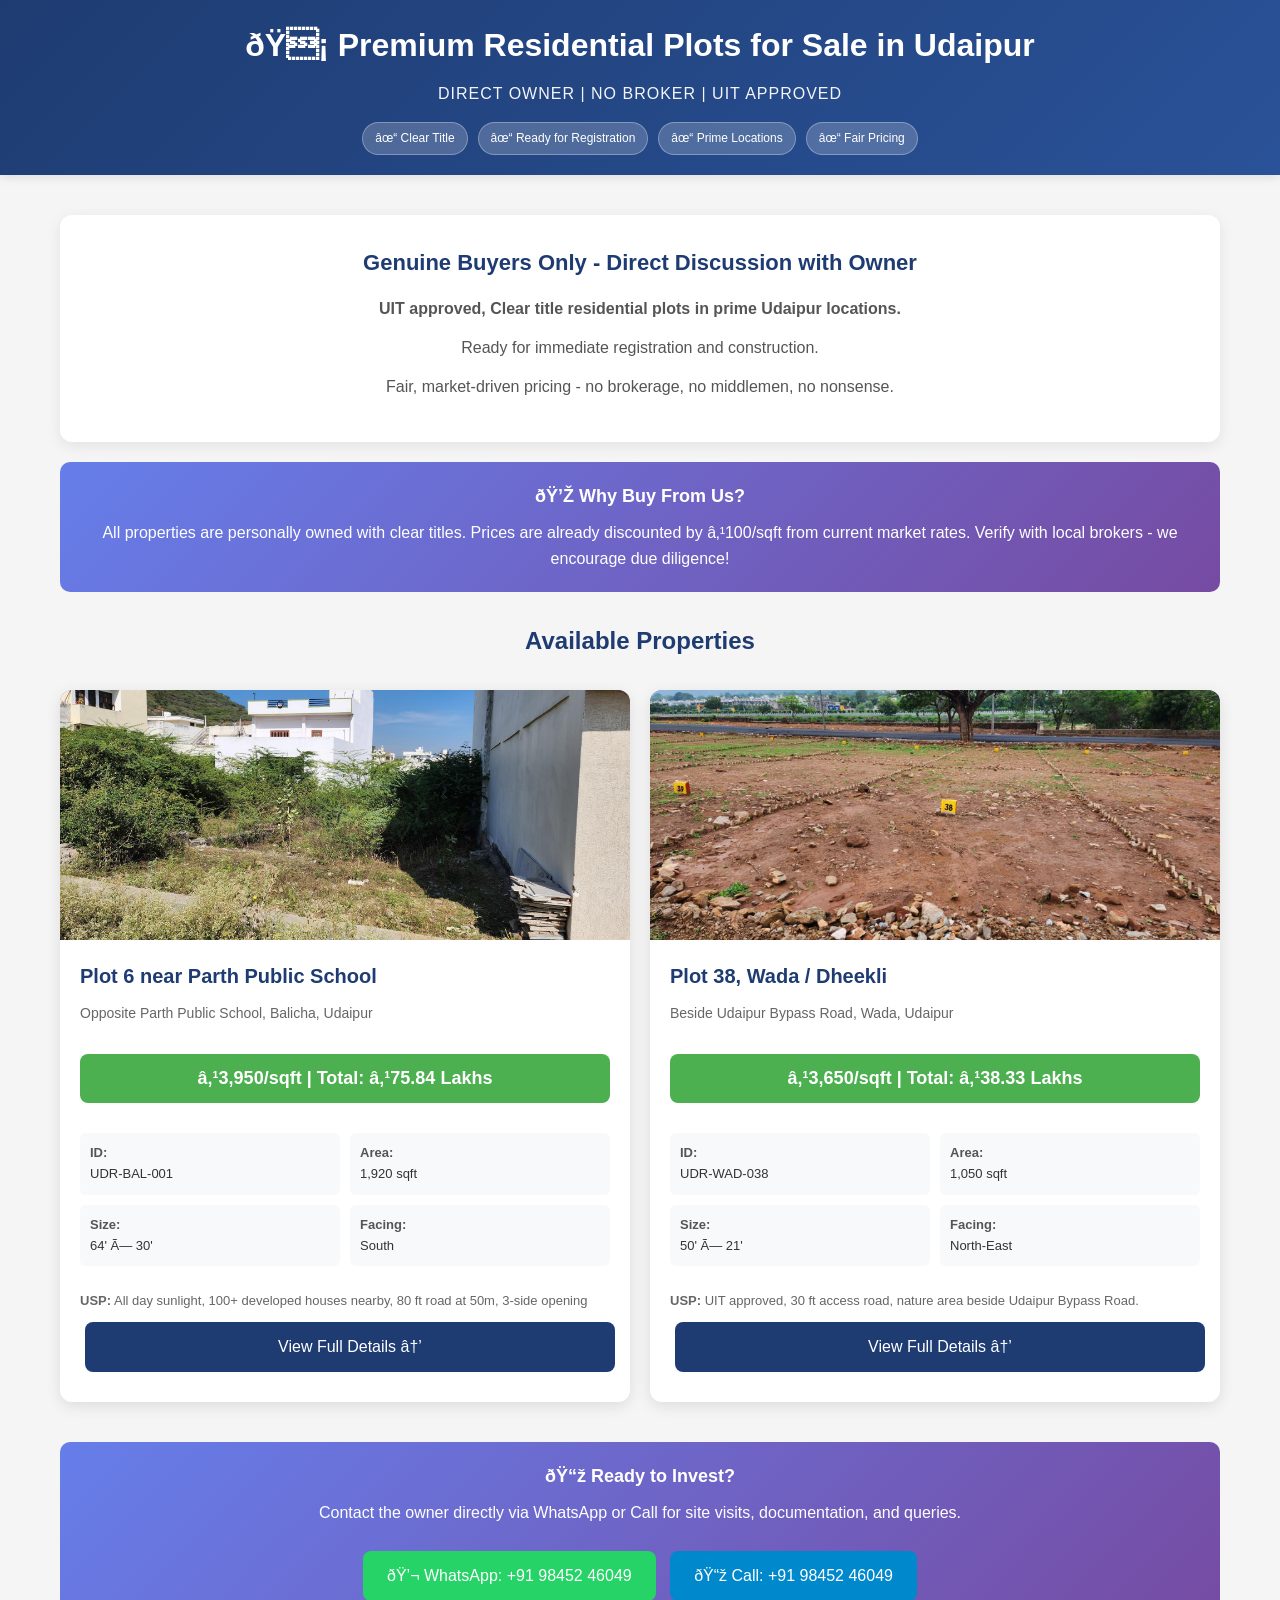
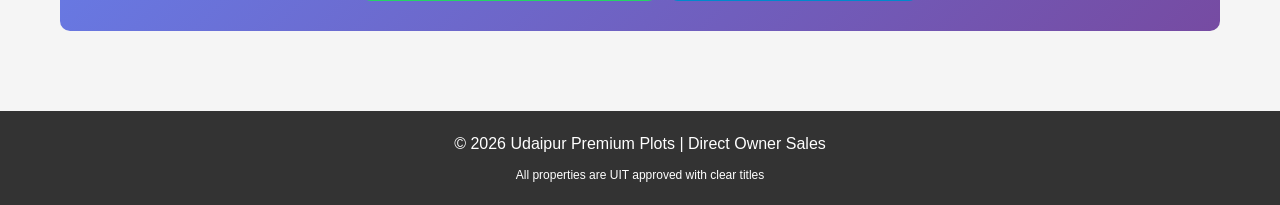
==== commit e5256e73: "Fix Plot 38 directions and improve listing SEO" ====
--- a/index.html
+++ b/index.html
@@ -45,6 +45,7 @@
     <title>UIT Approved Plots for Sale in Udaipur - Direct Owner | Balicha & Dheekli</title>
     <meta name="description" content="Buy UIT approved residential plots in Udaipur directly from owner. Prime locations in Balicha and Wada/Dheekli. Clear title, ready for registration. No brokers. Starting ₹38.33 lakhs.">
     <meta name="keywords" content="plots for sale in Udaipur, UIT approved plots Udaipur, residential plots Udaipur direct owner, Balicha plots for sale, Wada Dheekli plot 38, Udaipur Bypass Road plot, buy plot in Udaipur, land for sale Udaipur, property in Udaipur, Udaipur real estate, plots near Parth Public School">
+    <link rel="canonical" href="https://bhaveshagarwal.github.io/udr-properties/">
 
     <!-- Open Graph / WhatsApp Preview -->
     <meta property="og:type" content="website">
@@ -61,6 +62,27 @@
     <meta name="twitter:title" content="Premium Residential Plots for Sale in Udaipur">
     <meta name="twitter:description" content="UIT approved plots in Balicha & Dheekli. Direct owner sale, no brokers.">
     <meta name="twitter:image" content="https://bhaveshagarwal.github.io/udr-properties/images/UdaipurPlots_og.jpg">
+    <script type="application/ld+json">
+    {
+      "@context": "https://schema.org",
+      "@graph": [
+        {
+          "@type": "WebSite",
+          "name": "Udaipur Premium Plots",
+          "url": "https://bhaveshagarwal.github.io/udr-properties/",
+          "description": "Residential plots for sale directly from the owner in Udaipur, Rajasthan."
+        },
+        {
+          "@type": "ItemList",
+          "name": "Available residential plots in Udaipur",
+          "itemListElement": [
+            {"@type": "ListItem", "position": 1, "name": "Plot 6 in Balicha", "url": "https://bhaveshagarwal.github.io/udr-properties/property-balicha.html"},
+            {"@type": "ListItem", "position": 2, "name": "Plot 38 in Wada / Dheekli", "url": "https://bhaveshagarwal.github.io/udr-properties/property-dheekli-plot38.html"}
+          ]
+        }
+      ]
+    }
+    </script>
     <style>
         * {
             margin: 0;
@@ -194,6 +216,10 @@
             object-fit: cover;
             object-position: center 43%;
             display: block;
+        }
+
+        .property-image img.balicha-photo {
+            object-position: center 62%;
         }
         
         .property-content {
@@ -439,9 +465,9 @@
         <div class="properties-grid">
             <!-- Property 1: Balicha -->
             <div class="property-card">
-                <div class="property-image">📍 Balicha Prime Location</div>
+                <div class="property-image"><img class="balicha-photo" src="images/Plot6SitePhotoNew1.jpg" alt="Plot 6 residential land opposite Parth Public School in Balicha, Udaipur" width="2048" height="1536" loading="lazy"></div>
                 <div class="property-content">
-                    <div class="property-title">Plot near Parth Public School</div>
+                    <div class="property-title">Plot 6 near Parth Public School</div>
                     <div class="property-location">Opposite Parth Public School, Balicha, Udaipur</div>
                     <div class="property-price">₹3,950/sqft | Total: ₹75.84 Lakhs</div>
                     <div class="property-details">
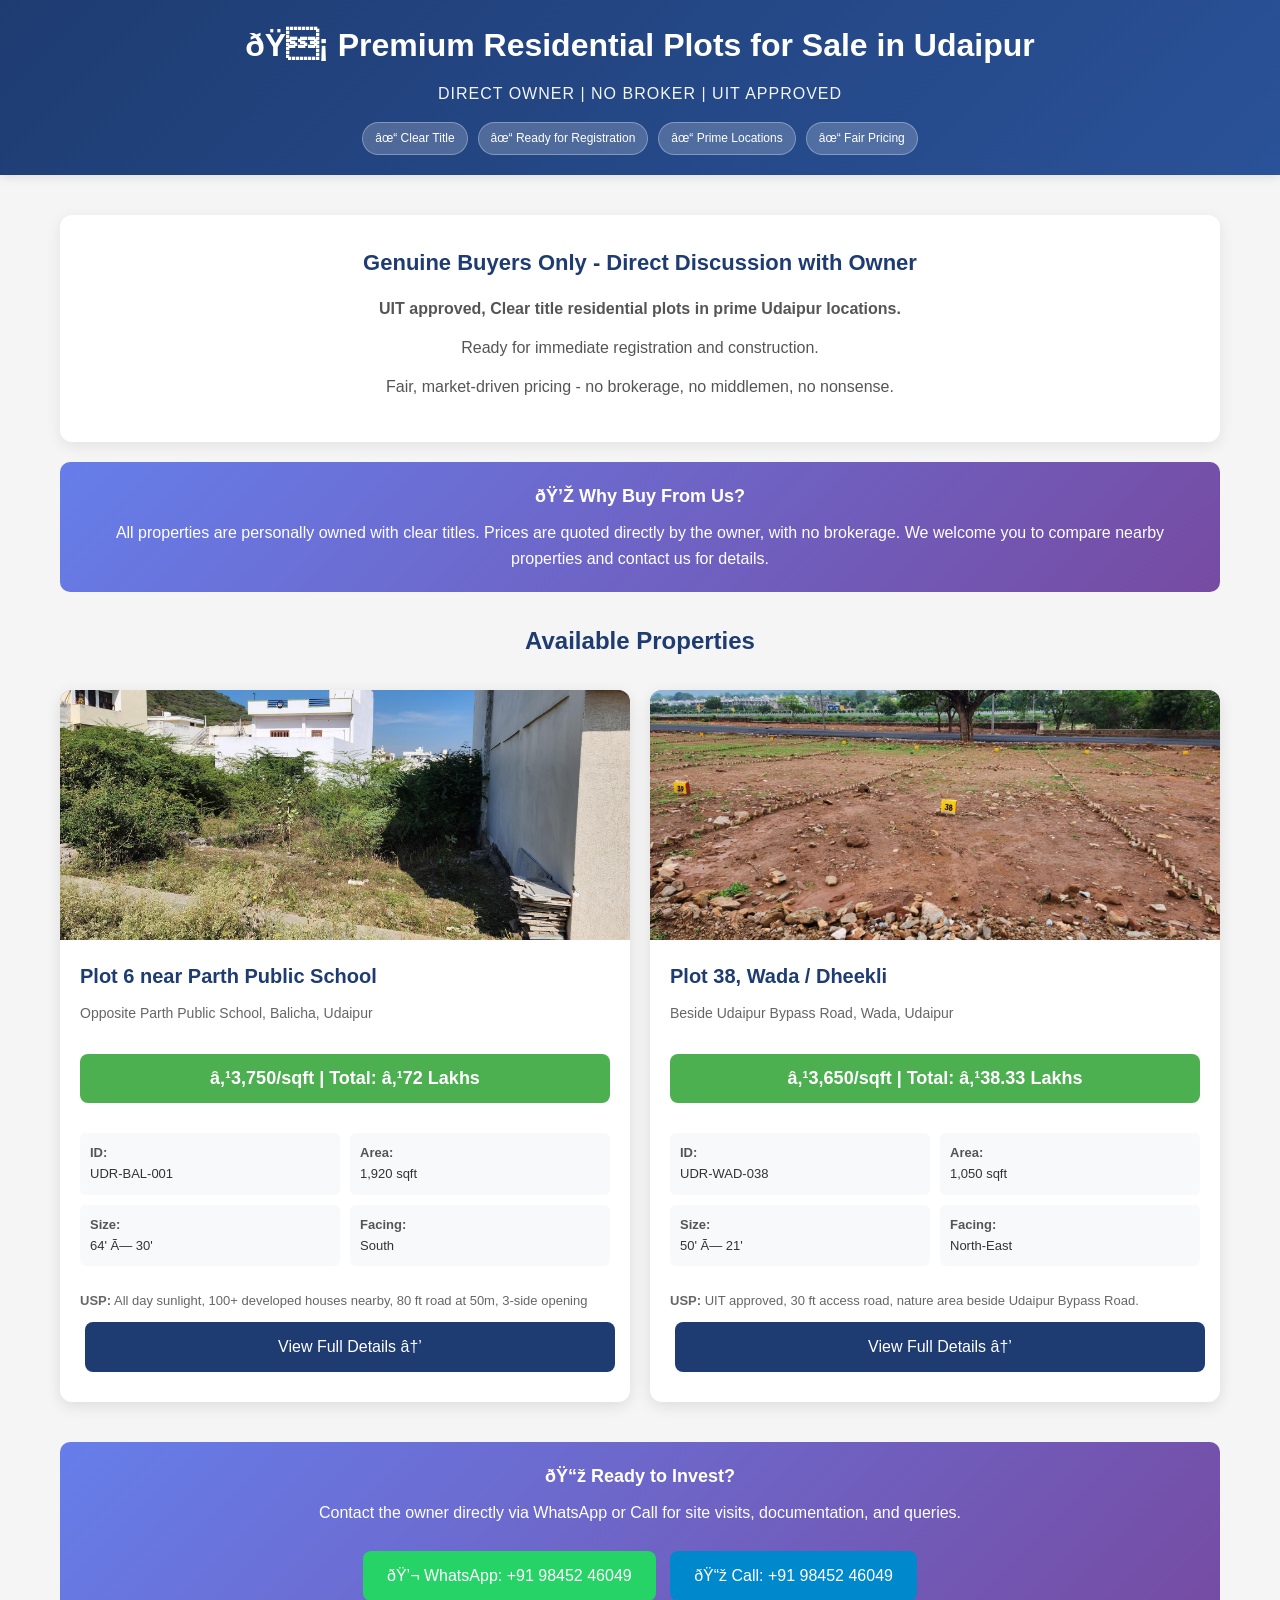
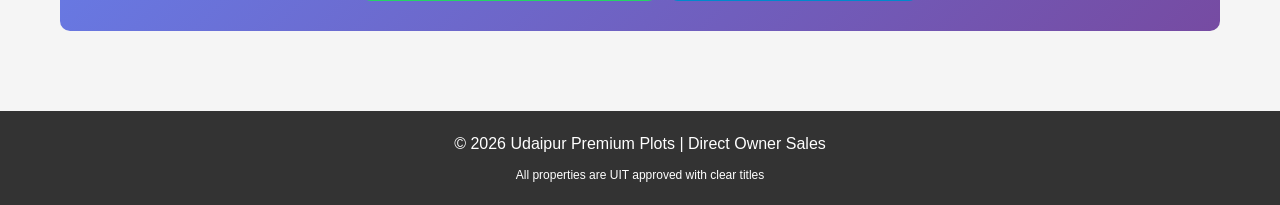
==== commit 259f562f: "Update Balicha Plot 6 price and soften pricing copy" ====
--- a/index.html
+++ b/index.html
@@ -457,7 +457,7 @@
 
         <div class="highlight">
             <h3>💎 Why Buy From Us?</h3>
-            <p>All properties are personally owned with clear titles. Prices are already discounted by ₹100/sqft from current market rates. Verify with local brokers - we encourage due diligence!</p>
+            <p>All properties are personally owned with clear titles. Prices are quoted directly by the owner, with no brokerage. We welcome you to compare nearby properties and contact us for details.</p>
         </div>
 
         <h2 style="text-align: center; color: #1e3c72; margin: 30px 0;">Available Properties</h2>
@@ -469,7 +469,7 @@
                 <div class="property-content">
                     <div class="property-title">Plot 6 near Parth Public School</div>
                     <div class="property-location">Opposite Parth Public School, Balicha, Udaipur</div>
-                    <div class="property-price">₹3,950/sqft | Total: ₹75.84 Lakhs</div>
+                    <div class="property-price">₹3,750/sqft | Total: ₹72 Lakhs</div>
                     <div class="property-details">
                         <div class="detail-item">
                             <span class="detail-label">ID:</span> UDR-BAL-001
@@ -542,7 +542,7 @@
                     <label for="property">Preferred Plot *</label>
                     <select id="property" name="property" required>
                         <option value="">-- Select Plot --</option>
-                        <option value="Balicha - 1920 sqft">Balicha - 1920 sqft (₹75.84 Lakhs)</option>
+                        <option value="Balicha - 1920 sqft">Balicha - 1920 sqft (₹72 Lakhs)</option>
                         <option value="Wada Plot 38 - 1050 sqft">Wada Plot 38 - 1050 sqft (₹38.33 Lakhs)</option>
                         <option value="Multiple Plots">Interested in Multiple Plots</option>
                         <option value="Just Exploring">Just Exploring Options</option>
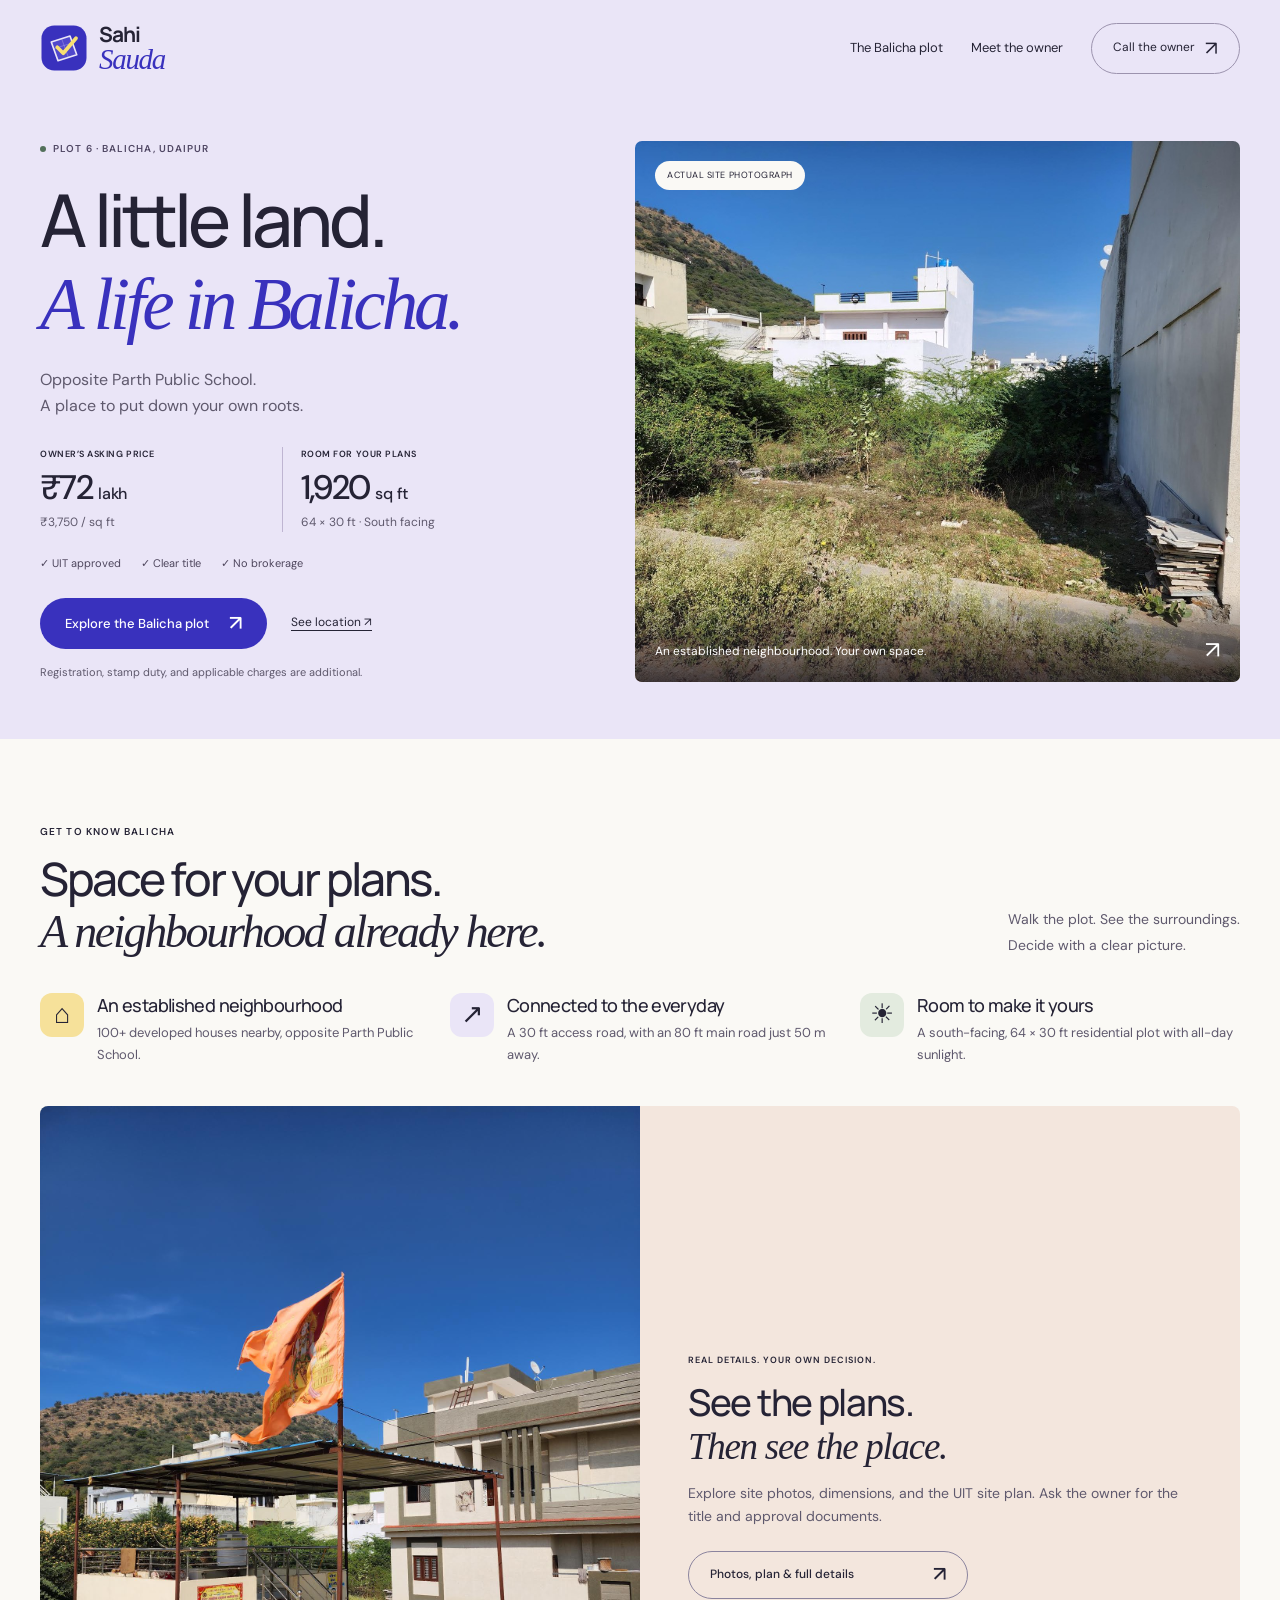
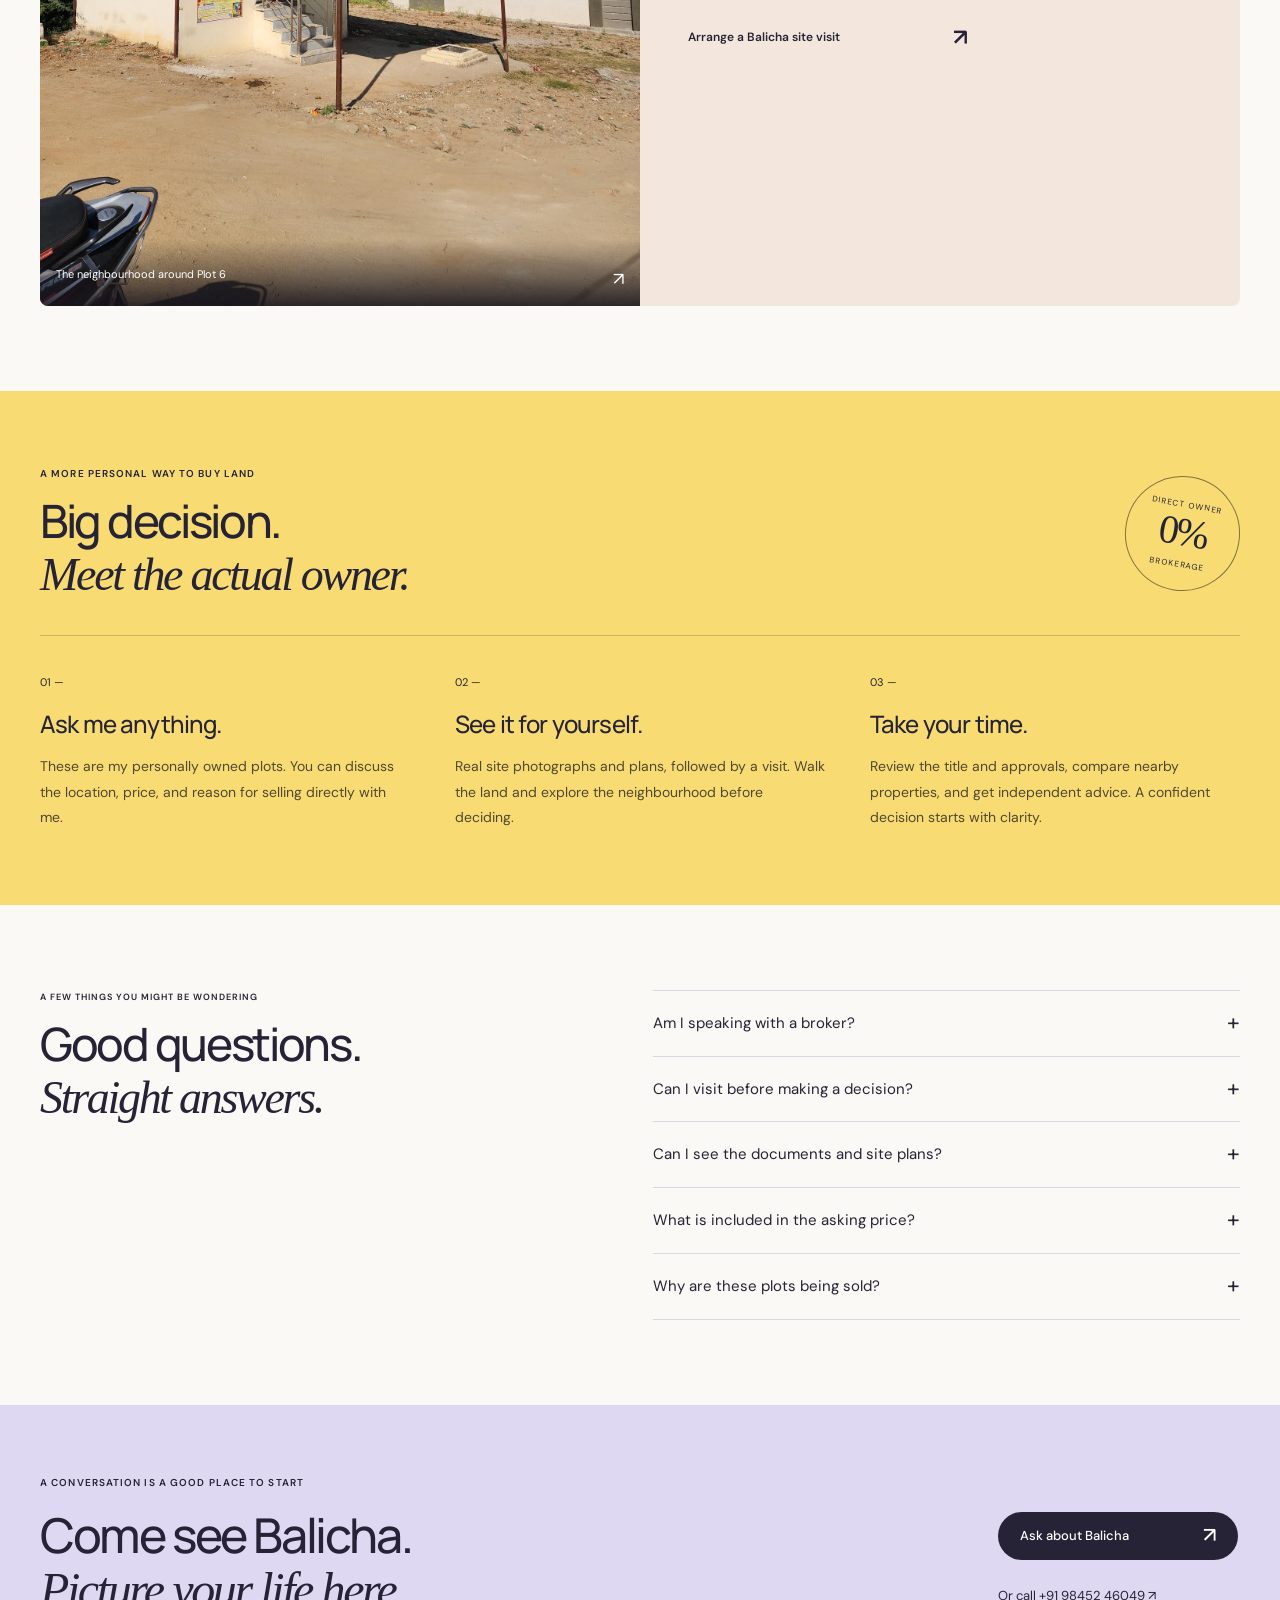
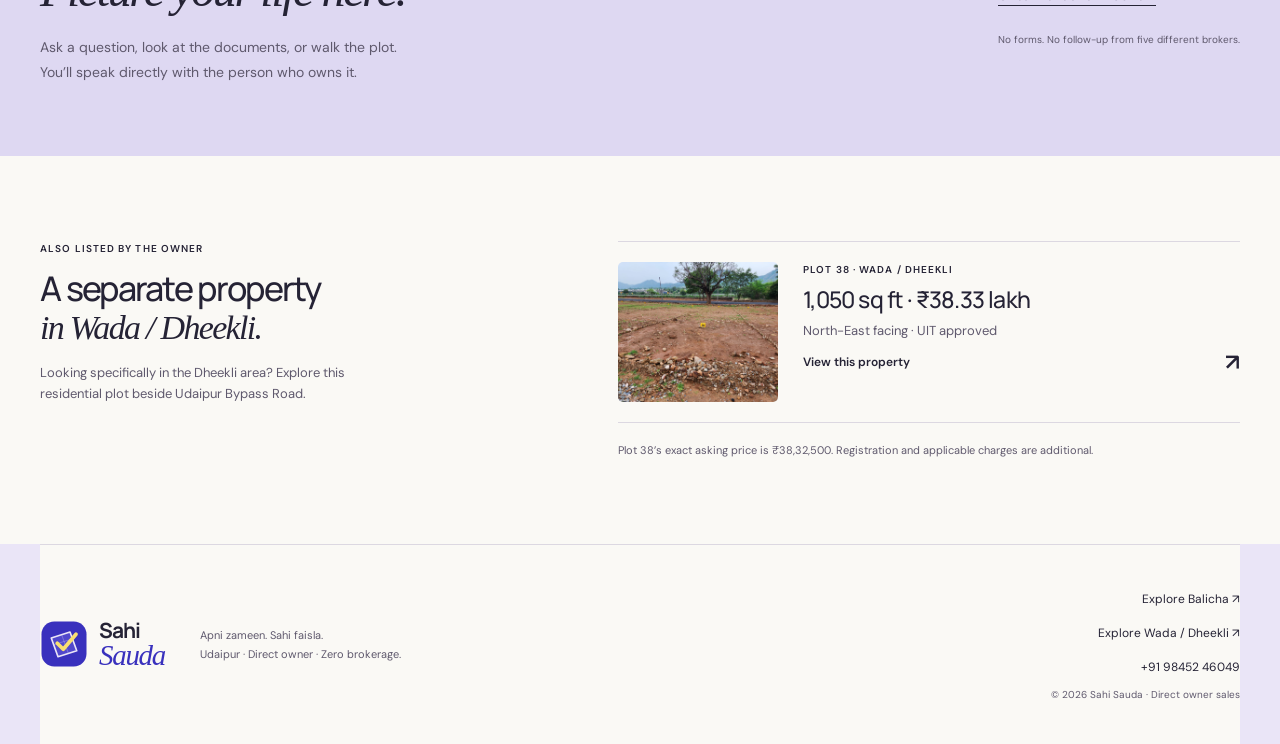
==== commit 66541869: "Redesign property website as mobile-first Sahi Sauda" ====
--- a/index.html
+++ b/index.html
@@ -1,74 +1,32 @@
 <!DOCTYPE html>
 <html lang="en">
 <head>
-    <!-- Google Tag Manager -->
-    <script>(function(w,d,s,l,i){w[l]=w[l]||[];w[l].push({'gtm.start':
-    new Date().getTime(),event:'gtm.js'});var f=d.getElementsByTagName(s)[0],
-    j=d.createElement(s),dl=l!='dataLayer'?'&l='+l:'';j.async=true;j.src=
-    'https://www.googletagmanager.com/gtm.js?id='+i+dl;f.parentNode.insertBefore(j,f);
-    })(window,document,'script','dataLayer','GTM-XXXXXXX');</script>
-    <!-- End Google Tag Manager -->
-
-    <!-- Google Analytics 4 -->
-    <script async src="https://www.googletagmanager.com/gtag/js?id=G-XXXXXXXXXX"></script>
-    <script>
-      window.dataLayer = window.dataLayer || [];
-      function gtag(){dataLayer.push(arguments);}
-      gtag('js', new Date());
-      gtag('config', 'G-XXXXXXXXXX');
-
-      // Google Ads Remarketing Tag
-      gtag('config', 'AW-XXXXXXXXXX');
-    </script>
-    <!-- End Google Analytics 4 -->
-
-    <!-- Meta Pixel Code -->
-    <script>
-      !function(f,b,e,v,n,t,s)
-      {if(f.fbq)return;n=f.fbq=function(){n.callMethod?
-      n.callMethod.apply(n,arguments):n.queue.push(arguments)};
-      if(!f._fbq)f._fbq=n;n.push=n;n.loaded=!0;n.version='2.0';
-      n.queue=[];t=b.createElement(e);t.async=!0;
-      t.src=v;s=b.getElementsByTagName(e)[0];
-      s.parentNode.insertBefore(t,s)}(window, document,'script',
-      'https://connect.facebook.net/en_US/fbevents.js');
-      fbq('init', 'YOUR_PIXEL_ID_HERE');
-      fbq('track', 'PageView');
-    </script>
-    <noscript><img height="1" width="1" style="display:none"
-      src="https://www.facebook.com/tr?id=YOUR_PIXEL_ID_HERE&ev=PageView&noscript=1"
-    /></noscript>
-    <!-- End Meta Pixel Code -->
-
-    <meta charset="UTF-8">
-    <meta name="viewport" content="width=device-width, initial-scale=1.0">
-    <title>UIT Approved Plots for Sale in Udaipur - Direct Owner | Balicha & Dheekli</title>
-    <meta name="description" content="Buy UIT approved residential plots in Udaipur directly from owner. Prime locations in Balicha and Wada/Dheekli. Clear title, ready for registration. No brokers. Starting ₹38.33 lakhs.">
-    <meta name="keywords" content="plots for sale in Udaipur, UIT approved plots Udaipur, residential plots Udaipur direct owner, Balicha plots for sale, Wada Dheekli plot 38, Udaipur Bypass Road plot, buy plot in Udaipur, land for sale Udaipur, property in Udaipur, Udaipur real estate, plots near Parth Public School">
-    <link rel="canonical" href="https://bhaveshagarwal.github.io/udr-properties/">
-
-    <!-- Open Graph / WhatsApp Preview -->
-    <meta property="og:type" content="website">
-    <meta property="og:url" content="https://bhaveshagarwal.github.io/udr-properties/">
-    <meta property="og:title" content="Premium Residential Plots for Sale in Udaipur">
-    <meta property="og:description" content="UIT approved plots in Balicha & Dheekli. Direct owner sale, no brokers. Clear title, ready for registration.">
-    <meta property="og:image" content="https://bhaveshagarwal.github.io/udr-properties/images/UdaipurPlots_og.jpg">
-    <meta property="og:image:width" content="1200">
-    <meta property="og:image:height" content="978">
-
-    <!-- Twitter Card -->
-    <meta name="twitter:card" content="summary_large_image">
-    <meta name="twitter:url" content="https://bhaveshagarwal.github.io/udr-properties/">
-    <meta name="twitter:title" content="Premium Residential Plots for Sale in Udaipur">
-    <meta name="twitter:description" content="UIT approved plots in Balicha & Dheekli. Direct owner sale, no brokers.">
-    <meta name="twitter:image" content="https://bhaveshagarwal.github.io/udr-properties/images/UdaipurPlots_og.jpg">
-    <script type="application/ld+json">
+<meta charset="UTF-8">
+<meta name="viewport" content="width=device-width, initial-scale=1.0">
+<title>Balicha Plot for Sale, Udaipur | 1,920 sq ft · Direct Owner | Sahi Sauda</title>
+<meta name="description" content="Explore Plot 6 in Balicha, Udaipur: 1,920 sq ft opposite Parth Public School. UIT approved, clear title. ₹72 lakh, direct from the owner. Arrange a site visit.">
+<meta name="keywords" content="plots for sale in Udaipur, UIT approved plots Udaipur, residential plots Udaipur direct owner, Balicha plots for sale, Wada Dheekli plot 38, Udaipur Bypass Road plot, buy plot in Udaipur, land for sale Udaipur, property in Udaipur, Udaipur real estate, plots near Parth Public School">
+<link rel="canonical" href="https://bhaveshagarwal.github.io/udr-properties/">
+<meta property="og:site_name" content="Sahi Sauda">
+<meta property="og:type" content="website">
+<meta property="og:url" content="https://bhaveshagarwal.github.io/udr-properties/">
+<meta property="og:title" content="Plot 6, Balicha · Your own piece of Udaipur">
+<meta property="og:description" content="1,920 sq ft opposite Parth Public School. ₹72 lakh. UIT approved, clear title, and no brokerage. Speak directly with the owner.">
+<meta property="og:image" content="https://bhaveshagarwal.github.io/udr-properties/images/Plot6SitePhotoNew1_og.jpg">
+<meta property="og:image:width" content="1200">
+<meta property="og:image:height" content="900">
+<meta name="twitter:card" content="summary_large_image">
+<meta name="twitter:url" content="https://bhaveshagarwal.github.io/udr-properties/">
+<meta name="twitter:title" content="Plot 6, Balicha · Your own piece of Udaipur">
+<meta name="twitter:description" content="1,920 sq ft in Balicha, Udaipur. ₹72 lakh. Direct owner sale, no brokerage.">
+<meta name="twitter:image" content="https://bhaveshagarwal.github.io/udr-properties/images/Plot6SitePhotoNew1_og.jpg">
+<script type="application/ld+json">
     {
       "@context": "https://schema.org",
       "@graph": [
         {
           "@type": "WebSite",
-          "name": "Udaipur Premium Plots",
+          "name": "Sahi Sauda",
           "url": "https://bhaveshagarwal.github.io/udr-properties/",
           "description": "Residential plots for sale directly from the owner in Udaipur, Rajasthan."
         },
@@ -83,556 +41,109 @@
       ]
     }
     </script>
-    <style>
-        * {
-            margin: 0;
-            padding: 0;
-            box-sizing: border-box;
-        }
-        
-        body {
-            font-family: 'Segoe UI', Tahoma, Geneva, Verdana, sans-serif;
-            line-height: 1.6;
-            color: #333;
-            background: #f5f5f5;
-        }
-        
-        .header {
-            background: linear-gradient(135deg, #1e3c72 0%, #2a5298 100%);
-            color: white;
-            padding: 20px;
-            text-align: center;
-            box-shadow: 0 2px 10px rgba(0,0,0,0.1);
-        }
-        
-        .header h1 {
-            font-size: 24px;
-            margin-bottom: 10px;
-            font-weight: 600;
-        }
-        
-        .header .tagline {
-            font-size: 14px;
-            opacity: 0.95;
-            font-weight: 500;
-            letter-spacing: 1px;
-        }
-        
-        .badges {
-            display: flex;
-            justify-content: center;
-            flex-wrap: wrap;
-            gap: 10px;
-            margin-top: 15px;
-        }
-        
-        .badge {
-            background: rgba(255,255,255,0.2);
-            padding: 6px 12px;
-            border-radius: 20px;
-            font-size: 12px;
-            border: 1px solid rgba(255,255,255,0.3);
-        }
-        
-        .container {
-            max-width: 1200px;
-            margin: 0 auto;
-            padding: 20px;
-        }
-        
-        .hero {
-            background: white;
-            padding: 30px 20px;
-            margin: 20px 0;
-            border-radius: 12px;
-            text-align: center;
-            box-shadow: 0 4px 15px rgba(0,0,0,0.08);
-        }
-        
-        .hero h2 {
-            color: #1e3c72;
-            margin-bottom: 15px;
-            font-size: 22px;
-        }
-        
-        .hero p {
-            color: #555;
-            margin-bottom: 10px;
-            line-height: 1.8;
-        }
-        
-        .highlight {
-            background: linear-gradient(135deg, #667eea 0%, #764ba2 100%);
-            color: white;
-            padding: 20px;
-            border-radius: 10px;
-            margin: 20px 0;
-            text-align: center;
-        }
-        
-        .highlight h3 {
-            margin-bottom: 10px;
-            font-size: 18px;
-        }
-        
-        .properties-grid {
-            display: grid;
-            grid-template-columns: repeat(auto-fit, minmax(280px, 1fr));
-            gap: 20px;
-            margin-top: 30px;
-            align-items: stretch;
-        }
-        
-        .property-card {
-            background: white;
-            border-radius: 12px;
-            overflow: hidden;
-            box-shadow: 0 4px 15px rgba(0,0,0,0.1);
-            transition: transform 0.3s ease, box-shadow 0.3s ease;
-            display: flex;
-            flex-direction: column;
-        }
-        
-        .property-card:hover {
-            transform: translateY(-5px);
-            box-shadow: 0 8px 25px rgba(0,0,0,0.15);
-        }
-        
-        .property-image {
-            width: 100%;
-            height: 200px;
-            background: linear-gradient(135deg, #667eea 0%, #764ba2 100%);
-            display: flex;
-            align-items: center;
-            justify-content: center;
-            color: white;
-            font-size: 16px;
-            font-weight: 500;
-        }
+<meta name="theme-color" content="#ede9fb"><link rel="icon" href="images/favicon.svg?v=2" type="image/svg+xml"><link rel="stylesheet" href="site.css?v=7">
+</head>
+<body class="home-page">
+<a class="skip" href="#main">Skip to content</a><header class="site-header wrap"><a class="brand" href="index.html" aria-label="Sahi Sauda — Udaipur plots, direct from the owner"><img class="brand-symbol" src="images/sahi-sauda-mark.svg" alt="" width="44" height="44"><span class="brand-name"><strong>Sahi</strong><em>Sauda</em></span></a><nav aria-label="Main navigation"><a href="index.html#plots">The Balicha plot</a><a href="index.html#approach">Meet the owner</a><a class="nav-contact" href="tel:+919845246049">Call the owner <span>↗</span></a></nav></header>
+<main id="main">
+<section class="home-hero" aria-labelledby="hero-title">
+  <div class="wrap featured-grid">
+    <div class="featured-title">
+      <span class="eyebrow"><i class="live-dot"></i> PLOT 6 · BALICHA, UDAIPUR</span>
+      <h1 id="hero-title">A little land.<br><em>A life in Balicha.</em></h1>
+      <p>Opposite Parth Public School.<br>A place to put down your own roots.</p>
+    </div>
+    <a class="featured-photo" href="property-balicha.html" aria-label="Explore Balicha Plot 6 and its photographs">
+      <img src="images/Plot6SitePhotoNew1_og.jpg" width="1200" height="900" alt="Actual site photograph of Plot 6 in Balicha, with neighbouring homes" fetchpriority="high">
+      <span class="photo-tag">ACTUAL SITE PHOTOGRAPH</span>
+      <span class="photo-caption">An established neighbourhood. Your own space. <b aria-hidden="true">↗</b></span>
+    </a>
+    <div class="featured-decision">
+      <div class="featured-numbers">
+        <div><span>OWNER’S ASKING PRICE</span><strong>₹72 <small>lakh</small></strong><p>₹3,750 / sq ft</p></div>
+        <div><span>ROOM FOR YOUR PLANS</span><strong>1,920 <small>sq ft</small></strong><p>64 × 30 ft · South facing</p></div>
+      </div>
+      <div class="hero-proof"><span>✓ UIT approved</span><span>✓ Clear title</span><span>✓ No brokerage</span></div>
+      <div class="hero-actions"><a class="button" href="property-balicha.html">Explore the Balicha plot <span>↗</span></a><a class="quiet-link" href="https://maps.app.goo.gl/N23fuoKT7r9cmTSH7" target="_blank" rel="noopener noreferrer">See location ↗</a></div>
+      <p class="price-note">Registration, stamp duty, and applicable charges are additional.</p>
+    </div>
+  </div>
+</section>
+<section class="section wrap balicha-story" id="plots" aria-labelledby="balicha-title">
+  <div class="section-heading"><div><span class="eyebrow">GET TO KNOW BALICHA</span><h2 id="balicha-title">Space for your plans.<br><em>A neighbourhood already here.</em></h2></div><p>Walk the plot. See the surroundings.<br>Decide with a clear picture.</p></div>
+  <div class="benefit-list">
+    <article><span class="benefit-icon" aria-hidden="true">⌂</span><div><h3>An established neighbourhood</h3><p>100+ developed houses nearby, opposite Parth Public School.</p></div></article>
+    <article><span class="benefit-icon" aria-hidden="true">↗</span><div><h3>Connected to the everyday</h3><p>A 30 ft access road, with an 80 ft main road just 50 m away.</p></div></article>
+    <article><span class="benefit-icon" aria-hidden="true">☀</span><div><h3>Room to make it yours</h3><p>A south-facing, 64 × 30 ft residential plot with all-day sunlight.</p></div></article>
+  </div>
+  <div class="balicha-preview">
+    <a class="neighbourhood-photo" href="property-balicha.html"><img src="images/Plot6SiteNearbyPhoto.jpg" alt="Actual photograph of nearby houses and road in Balicha" width="900" height="675" loading="lazy"><span>The neighbourhood around Plot 6 <b>↗</b></span></a>
+    <div class="plan-preview"><span class="eyebrow">REAL DETAILS. YOUR OWN DECISION.</span><h3>See the plans.<br><em>Then see the place.</em></h3><p>Explore site photos, dimensions, and the UIT site plan. Ask the owner for the title and approval documents.</p><a class="button outline" href="property-balicha.html">Photos, plan &amp; full details <span>↗</span></a><a class="text-link" href="https://wa.me/919845246049?text=Hi%2C%20I%E2%80%99m%20interested%20in%20Plot%206%20in%20Balicha%20%281%2C920%20sq%20ft%2C%20%E2%82%B972%20lakh%29.%20Could%20you%20share%20the%20details%20and%20help%20arrange%20a%20site%20visit%3F" target="_blank" rel="noopener noreferrer">Arrange a Balicha site visit <span>↗</span></a></div>
+  </div>
+</section>
+<section class="owner-section" id="approach"><div class="wrap"><div class="section-heading"><div><span class="eyebrow">A MORE PERSONAL WAY TO BUY LAND</span>
+<h2>Big decision.<br><em>Meet the actual owner.</em></h2>
+</div><div class="owner-seal" aria-hidden="true">DIRECT OWNER<br><b>0%</b><br>BROKERAGE</div></div><div class="owner-grid">
+<article><span>01 —</span>
+<h3>Ask me anything.</h3>
 
-        .property-image img {
-            width: 100%;
-            height: 100%;
-            object-fit: cover;
-            object-position: center 43%;
-            display: block;
-        }
+<p>These are my personally owned plots. You can discuss the location, price, and reason for selling directly with me.</p>
+</article>
 
-        .property-image img.balicha-photo {
-            object-position: center 62%;
-        }
-        
-        .property-content {
-            padding: 20px;
-            display: flex;
-            flex-direction: column;
-            flex: 1;
-        }
-        
-        .property-title {
-            color: #1e3c72;
-            font-size: 20px;
-            margin-bottom: 10px;
-            font-weight: 600;
-        }
-        
-        .property-location {
-            color: #666;
-            font-size: 14px;
-            margin-bottom: 15px;
-        }
-        
-        .property-price {
-            background: #4caf50;
-            color: white;
-            padding: 10px;
-            border-radius: 8px;
-            text-align: center;
-            margin: 15px 0;
-            font-size: 18px;
-            font-weight: 600;
-        }
-        
-        .property-details {
-            display: grid;
-            grid-template-columns: 1fr 1fr;
-            gap: 10px;
-            margin: 15px 0;
-        }
+<article><span>02 —</span>
+<h3>See it for yourself.</h3>
 
-        .properties-grid .btn-full {
-            margin-top: auto;
-        }
-        
-        .detail-item {
-            background: #f8f9fa;
-            padding: 10px;
-            border-radius: 6px;
-            font-size: 13px;
-        }
-        
-        .detail-label {
-            font-weight: 600;
-            color: #555;
-            display: block;
-        }
-        
-        .btn {
-            display: inline-block;
-            padding: 12px 24px;
-            background: #1e3c72;
-            color: white;
-            text-decoration: none;
-            border-radius: 8px;
-            margin: 10px 5px;
-            font-weight: 500;
-            transition: background 0.3s ease;
-            text-align: center;
-        }
-        
-        .btn:hover {
-            background: #2a5298;
-        }
-        
-        .btn-whatsapp {
-            background: #25D366;
-        }
+<p>Real site photographs and plans, followed by a visit. Walk the land and explore the neighbourhood before deciding.</p>
+</article>
 
-        .btn-whatsapp:hover {
-            background: #20ba5a;
-        }
+<article><span>03 —</span>
+<h3>Take your time.</h3>
 
-        .btn-call {
-            background: #0088cc;
-        }
+<p>Review the title and approvals, compare nearby properties, and get independent advice. A confident decision starts with clarity.</p>
+</article>
+</div></div></section>
+<section class="section wrap faq-section"><div><span class="eyebrow">A FEW THINGS YOU MIGHT BE WONDERING</span>
+<h2>Good questions.<br><em>Straight answers.</em></h2>
+</div><div class="faq-list">
+<details>
+<summary>Am I speaking with a broker?<span>+</span></summary>
 
-        .btn-call:hover {
-            background: #006699;
-        }
-        
-        .btn-full {
-            display: block;
-            width: 100%;
-        }
-        
-        .footer {
-            background: #333;
-            color: white;
-            text-align: center;
-            padding: 20px;
-            margin-top: 40px;
-        }
+<p>You’ll speak directly with the owner. The plots listed here are personally owned, and there is no brokerage fee.</p>
+</details>
 
-        /* Lead Capture Form Styles */
-        .lead-form-section {
-            background: linear-gradient(135deg, #667eea 0%, #764ba2 100%);
-            color: white;
-            padding: 30px;
-            border-radius: 12px;
-            margin: 40px 0;
-            box-shadow: 0 4px 15px rgba(0,0,0,0.2);
-        }
+<details>
+<summary>Can I visit before making a decision?<span>+</span></summary>
 
-        .lead-form-section h3 {
-            margin-bottom: 10px;
-            font-size: 24px;
-        }
+<p>Of course. Contact the owner on WhatsApp or call +91 98452 46049 to arrange a convenient visit. You can ask for the location and explore the surrounding area.</p>
+</details>
 
-        .lead-form-section p {
-            margin-bottom: 20px;
-            opacity: 0.95;
-        }
+<details>
+<summary>Can I see the documents and site plans?<span>+</span></summary>
 
-        .lead-form {
-            display: grid;
-            gap: 15px;
-        }
+<p>Site plans are available on each plot’s detail page. Ask the owner for title and approval documents, and have them independently reviewed before a purchase.</p>
+</details>
 
-        .form-group {
-            display: flex;
-            flex-direction: column;
-        }
+<details>
+<summary>What is included in the asking price?<span>+</span></summary>
 
-        .form-group label {
-            margin-bottom: 5px;
-            font-weight: 500;
-            font-size: 14px;
-        }
+<p>The displayed price is the owner’s asking price for the land. Stamp duty, registration, and applicable government or other charges are additional. Discuss the full breakdown with the owner.</p>
+</details>
 
-        .form-group input,
-        .form-group select {
-            padding: 12px;
-            border: none;
-            border-radius: 6px;
-            font-size: 16px;
-            font-family: inherit;
-        }
+<details>
+<summary>Why are these plots being sold?<span>+</span></summary>
 
-        .form-group input:focus,
-        .form-group select:focus {
-            outline: 2px solid #ffd700;
-        }
+<p>The owner is selling some personally held real estate to meet personal financial requirements and fund business expansion. You’re welcome to discuss this directly.</p>
+</details>
+</div></section>
+<section class="contact-section" id="contact"><div class="wrap contact-inner"><div><span class="eyebrow">A CONVERSATION IS A GOOD PLACE TO START</span>
+<h2>Come see Balicha.<br><em>Picture your life here.</em></h2>
 
-        .btn-submit {
-            background: #ffd700;
-            color: #333;
-            padding: 14px 30px;
-            border: none;
-            border-radius: 6px;
-            font-size: 18px;
-            font-weight: 600;
-            cursor: pointer;
-            transition: all 0.3s;
-            margin-top: 10px;
-        }
-
-        .btn-submit:hover {
-            background: #ffed4e;
-            transform: translateY(-2px);
-            box-shadow: 0 4px 12px rgba(0,0,0,0.3);
-        }
-
-        .form-success {
-            display: none;
-            background: #10b981;
-            padding: 15px;
-            border-radius: 6px;
-            text-align: center;
-            font-weight: 500;
-        }
-
-        @media (min-width: 768px) {
-            .lead-form {
-                grid-template-columns: repeat(2, 1fr);
-            }
-
-            .form-group.full-width {
-                grid-column: 1 / -1;
-            }
-        }
-
-        @media (min-width: 768px) {
-            .header h1 {
-                font-size: 32px;
-            }
-            
-            .header .tagline {
-                font-size: 16px;
-            }
-            
-            .property-image {
-                height: 250px;
-            }
-        }
-        
-        .menu-toggle {
-            display: none;
-        }
-    </style>
-</head>
-<body>
-    <!-- Google Tag Manager (noscript) -->
-    <noscript><iframe src="https://www.googletagmanager.com/ns.html?id=GTM-XXXXXXX"
-    height="0" width="0" style="display:none;visibility:hidden"></iframe></noscript>
-    <!-- End Google Tag Manager (noscript) -->
-
-    <div class="header">
-        <h1>🏡 Premium Residential Plots for Sale in Udaipur</h1>
-        <p class="tagline">DIRECT OWNER | NO BROKER | UIT APPROVED</p>
-        <div class="badges">
-            <span class="badge">✓ Clear Title</span>
-            <span class="badge">✓ Ready for Registration</span>
-            <span class="badge">✓ Prime Locations</span>
-            <span class="badge">✓ Fair Pricing</span>
-        </div>
-    </div>
-
-    <div class="container">
-        <div class="hero">
-            <h2>Genuine Buyers Only - Direct Discussion with Owner</h2>
-            <p><strong>UIT approved, Clear title residential plots in prime Udaipur locations.</strong></p>
-            <p>Ready for immediate registration and construction.</p>
-            <p>Fair, market-driven pricing - no brokerage, no middlemen, no nonsense.</p>
-        </div>
-
-        <div class="highlight">
-            <h3>💎 Why Buy From Us?</h3>
-            <p>All properties are personally owned with clear titles. Prices are quoted directly by the owner, with no brokerage. We welcome you to compare nearby properties and contact us for details.</p>
-        </div>
-
-        <h2 style="text-align: center; color: #1e3c72; margin: 30px 0;">Available Properties</h2>
-
-        <div class="properties-grid">
-            <!-- Property 1: Balicha -->
-            <div class="property-card">
-                <div class="property-image"><img class="balicha-photo" src="images/Plot6SitePhotoNew1.jpg" alt="Plot 6 residential land opposite Parth Public School in Balicha, Udaipur" width="2048" height="1536" loading="lazy"></div>
-                <div class="property-content">
-                    <div class="property-title">Plot 6 near Parth Public School</div>
-                    <div class="property-location">Opposite Parth Public School, Balicha, Udaipur</div>
-                    <div class="property-price">₹3,750/sqft | Total: ₹72 Lakhs</div>
-                    <div class="property-details">
-                        <div class="detail-item">
-                            <span class="detail-label">ID:</span> UDR-BAL-001
-                        </div>
-                        <div class="detail-item">
-                            <span class="detail-label">Area:</span> 1,920 sqft
-                        </div>
-                        <div class="detail-item">
-                            <span class="detail-label">Size:</span> 64' × 30'
-                        </div>
-                        <div class="detail-item">
-                            <span class="detail-label">Facing:</span> South
-                        </div>
-                    </div>
-                    <p style="font-size: 13px; color: #666; margin: 10px 0;"><strong>USP:</strong> All day sunlight, 100+ developed houses nearby, 80 ft road at 50m, 3-side opening</p>
-                    <a href="property-balicha.html" class="btn btn-full">View Full Details →</a>
-                </div>
-            </div>
-
-            <!-- Property 2: Wada / Dheekli Plot 38 -->
-            <div class="property-card">
-                <div class="property-image"><img src="images/plot38-photo.jpg" alt="Plot 38 in Wada near Udaipur Bypass Road" width="1600" height="1200" loading="lazy"></div>
-                <div class="property-content">
-                    <div class="property-title">Plot 38, Wada / Dheekli</div>
-                    <div class="property-location">Beside Udaipur Bypass Road, Wada, Udaipur</div>
-                    <div class="property-price">₹3,650/sqft | Total: ₹38.33 Lakhs</div>
-                    <div class="property-details">
-                        <div class="detail-item">
-                            <span class="detail-label">ID:</span> UDR-WAD-038
-                        </div>
-                        <div class="detail-item">
-                            <span class="detail-label">Area:</span> 1,050 sqft
-                        </div>
-                        <div class="detail-item">
-                            <span class="detail-label">Size:</span> 50' × 21'
-                        </div>
-                        <div class="detail-item">
-                            <span class="detail-label">Facing:</span> North-East
-                        </div>
-                    </div>
-                    <p style="font-size: 13px; color: #666; margin: 10px 0;"><strong>USP:</strong> UIT approved, 30 ft access road, nature area beside Udaipur Bypass Road.</p>
-                    <a href="property-dheekli-plot38.html" class="btn btn-full">View Full Details →</a>
-                </div>
-            </div>
-        </div>
-
-        <!-- Lead Capture Form -->
-        <!--
-        <div class="lead-form-section">
-            <h3>🎯 Get Property Details & Site Visit</h3>
-            <p>Fill the form below and we'll contact you within 24 hours with complete details, pricing, and schedule a site visit.</p>
-
-            <form class="lead-form" id="leadForm" onsubmit="return handleFormSubmit(event)">
-                <div class="form-group">
-                    <label for="name">Full Name *</label>
-                    <input type="text" id="name" name="name" required placeholder="Enter your name">
-                </div>
-
-                <div class="form-group">
-                    <label for="phone">Phone Number *</label>
-                    <input type="tel" id="phone" name="phone" required placeholder="+91 98765 43210" pattern="[0-9+\s\-()]{10,15}">
-                </div>
-
-                <div class="form-group">
-                    <label for="email">Email Address</label>
-                    <input type="email" id="email" name="email" placeholder="your.email@example.com">
-                </div>
-
-                <div class="form-group">
-                    <label for="property">Preferred Plot *</label>
-                    <select id="property" name="property" required>
-                        <option value="">-- Select Plot --</option>
-                        <option value="Balicha - 1920 sqft">Balicha - 1920 sqft (₹72 Lakhs)</option>
-                        <option value="Wada Plot 38 - 1050 sqft">Wada Plot 38 - 1050 sqft (₹38.33 Lakhs)</option>
-                        <option value="Multiple Plots">Interested in Multiple Plots</option>
-                        <option value="Just Exploring">Just Exploring Options</option>
-                    </select>
-                </div>
-
-                <div class="form-group full-width">
-                    <button type="submit" class="btn-submit">📩 Submit & Get Details</button>
-                </div>
-            </form>
-
-            <div class="form-success" id="formSuccess">
-                ✅ Thank you! We'll contact you within 24 hours with complete details.
-            </div>
-        </div>
-        -->
-
-        <div class="highlight" style="margin-top: 40px;">
-            <h3>📞 Ready to Invest?</h3>
-            <p style="margin-bottom: 15px;">Contact the owner directly via WhatsApp or Call for site visits, documentation, and queries.</p>
-            <a href="https://wa.me/919845246049?text=Hi,%20I'm%20interested%20in%20your%20Udaipur%20plots.%20Website:%20https://bhaveshagarwal.github.io/udr-properties/" class="btn btn-whatsapp" target="_blank" rel="noopener noreferrer">💬 WhatsApp: +91 98452 46049</a>
-            <a href="tel:+919845246049" class="btn btn-call">📞 Call: +91 98452 46049</a>
-        </div>
-    </div>
-
-    <div class="footer">
-        <p>&copy; 2026 Udaipur Premium Plots | Direct Owner Sales</p>
-        <p style="font-size: 12px; margin-top: 10px;">All properties are UIT approved with clear titles</p>
-    </div>
-
-    <script>
-        function handleFormSubmit(event) {
-            event.preventDefault();
-
-            // Get form data
-            const formData = {
-                name: document.getElementById('name').value,
-                phone: document.getElementById('phone').value,
-                email: document.getElementById('email').value,
-                property: document.getElementById('property').value,
-                timestamp: new Date().toISOString(),
-                source: 'Website Lead Form'
-            };
-
-            // Track conversion in Google Analytics
-            if (typeof gtag !== 'undefined') {
-                gtag('event', 'generate_lead', {
-                    'event_category': 'Lead',
-                    'event_label': formData.property,
-                    'value': 1
-                });
-            }
-
-            // Track conversion in Google Tag Manager
-            if (typeof dataLayer !== 'undefined') {
-                dataLayer.push({
-                    'event': 'form_submission',
-                    'formType': 'lead_capture',
-                    'propertyInterest': formData.property
-                });
-            }
-
-            // Send WhatsApp message to owner
-            const message = `🆕 NEW LEAD from Website!\n\n` +
-                          `👤 Name: ${formData.name}\n` +
-                          `📱 Phone: ${formData.phone}\n` +
-                          `📧 Email: ${formData.email || 'Not provided'}\n` +
-                          `🏡 Interested in: ${formData.property}\n` +
-                          `⏰ Time: ${new Date().toLocaleString('en-IN', { timeZone: 'Asia/Kolkata' })}`;
-
-            const whatsappURL = `https://wa.me/919845246049?text=${encodeURIComponent(message)}`;
-
-            // Show success message
-            document.getElementById('leadForm').style.display = 'none';
-            document.getElementById('formSuccess').style.display = 'block';
-
-            // Open WhatsApp (optional - you can remove this if you don't want auto-redirect)
-            setTimeout(() => {
-                window.open(whatsappURL, '_blank');
-            }, 1000);
-
-            // Reset form after 5 seconds
-            setTimeout(() => {
-                document.getElementById('leadForm').reset();
-                document.getElementById('leadForm').style.display = 'grid';
-                document.getElementById('formSuccess').style.display = 'none';
-            }, 5000);
-
-            return false;
-        }
-    </script>
-</body>
-</html>
+<p>Ask a question, look at the documents, or walk the plot.<br> You’ll speak directly with the person who owns it.</p>
+</div><div class="contact-actions"><a class="button dark" href="https://wa.me/919845246049?text=Hi%2C%20I%E2%80%99m%20interested%20in%20Plot%206%20in%20Balicha%20%281%2C920%20sq%20ft%2C%20%E2%82%B972%20lakh%29.%20Could%20you%20share%20the%20details%20and%20help%20arrange%20a%20site%20visit%3F" target="_blank" rel="noopener noreferrer">Ask about Balicha <span>↗</span></a><a class="phone" href="tel:+919845246049">Or call +91 98452 46049 ↗</a><small>No forms. No follow-up from five different brokers.</small></div></div></section>
+<section class="section wrap also-listed" aria-labelledby="other-title"><div><span class="eyebrow">ALSO LISTED BY THE OWNER</span><h2 id="other-title">A separate property<br><em>in Wada / Dheekli.</em></h2><p>Looking specifically in the Dheekli area? Explore this residential plot beside Udaipur Bypass Road.</p></div><a class="secondary-property" href="property-dheekli-plot38.html"><img src="images/plot38-photo.jpg" alt="Actual site photograph of Plot 38, Wada / Dheekli" width="1600" height="1200" loading="lazy"><div><span class="eyebrow">PLOT 38 · WADA / DHEEKLI</span><h3>1,050 sq ft · ₹38.33 lakh</h3><p>North-East facing · UIT approved</p><span class="text-link">View this property <span>↗</span></span></div></a><p class="price-note">Plot 38’s exact asking price is ₹38,32,500. Registration and applicable charges are additional.</p></section>
+</main>
+<footer class="wrap"><div><a class="brand" href="index.html" aria-label="Sahi Sauda — Udaipur plots, direct from the owner"><img class="brand-symbol" src="images/sahi-sauda-mark.svg" alt="" width="44" height="44"><span class="brand-name"><strong>Sahi</strong><em>Sauda</em></span></a>
+<p>Apni zameen. Sahi faisla.<br>Udaipur · Direct owner · Zero brokerage.</p>
+</div><div><a href="property-balicha.html">Explore Balicha ↗</a><a href="property-dheekli-plot38.html">Explore Wada / Dheekli ↗</a><a href="tel:+919845246049">+91 98452 46049</a><span>© 2026 Sahi Sauda · Direct owner sales</span></div></footer>
+<div class="mobile-actions" aria-label="Contact the owner about Balicha"><a href="tel:+919845246049">Call owner</a><a href="https://wa.me/919845246049?text=Hi%2C%20I%E2%80%99m%20interested%20in%20Plot%206%20in%20Balicha%20%281%2C920%20sq%20ft%2C%20%E2%82%B972%20lakh%29.%20Could%20you%20share%20the%20details%20and%20help%20arrange%20a%20site%20visit%3F" target="_blank" rel="noopener noreferrer">WhatsApp · Balicha</a></div>
+</body></html>
--- a/site.css
+++ b/site.css
@@ -0,0 +1,372 @@
+@import url('https://fonts.googleapis.com/css2?family=DM+Sans:wght@400;500;600;700&family=Manrope:wght@400;500;600;700&display=swap');
+
+/* The base layout is for phones. Wider layouts are enhancements below. */
+:root {
+  --ink: #252335;
+  --muted: #5f596d;
+  --paper: #faf9f5;
+  --purple: #3931bd;
+  --lavender: #eae5f7;
+  --line: #dcd8e1;
+  --yellow: #f8df71;
+}
+* { box-sizing: border-box; }
+html { scroll-padding-top: 20px; }
+body {
+  margin: 0;
+  padding-bottom: calc(80px + env(safe-area-inset-bottom));
+  background: var(--paper);
+  color: var(--ink);
+  font: 15px/1.65 'DM Sans', Arial, sans-serif;
+}
+a { color: inherit; text-decoration: none; }
+button { font: inherit; }
+button, a, summary { touch-action: manipulation; -webkit-tap-highlight-color: transparent; }
+button:focus-visible, a:focus-visible, summary:focus-visible {
+  outline: 3px solid var(--purple);
+  outline-offset: 4px;
+}
+img { display: block; max-width: 100%; }
+h1, h2, h3, p { margin: 0; }
+h1, h2, h3 { font-family: 'Manrope', Arial, sans-serif; font-weight: 500; }
+h1, h2 { letter-spacing: -.05em; line-height: 1.12; }
+h2 { font-size: 32px; }
+h3 { font-size: 21px; letter-spacing: -.035em; line-height: 1.35; }
+em { font-family: Georgia, 'Times New Roman', serif; font-weight: 400; }
+p { color: var(--muted); }
+.wrap { width: min(1200px, calc(100% - 40px)); margin-inline: auto; }
+.eyebrow { display: block; font-size: 10px; font-weight: 600; letter-spacing: .11em; line-height: 1.6; }
+.skip { position: fixed; top: -100px; left: 16px; padding: 12px; background: white; z-index: 99; }
+.skip:focus { top: 12px; }
+.sr-only { position: absolute; width: 1px; height: 1px; overflow: hidden; clip-path: inset(50%); white-space: nowrap; }
+
+/* Familiar navigation and contact actions, sized for thumbs. */
+.home-page { background: var(--lavender); }
+.home-page main, .home-page footer { background: var(--paper); }
+.site-header { display: flex; align-items: center; justify-content: space-between; min-height: 76px; gap: 16px; }
+.brand { display: inline-flex; flex-shrink: 0; align-items: center; gap: 9px; min-height: 48px; }
+.brand-symbol { width: 42px; height: 42px; flex-shrink: 0; }
+.brand-name { display: flex; flex-direction: column; padding-block: 3px; }
+.brand-name strong { font-family: 'Manrope', Arial, sans-serif; font-size: 19px; font-weight: 700; line-height: 1.1; letter-spacing: -.045em; }
+.brand-name em { color: var(--purple); font-size: 26px; line-height: .95; letter-spacing: -.045em; }
+.site-header nav { display: flex; align-items: center; gap: 28px; }
+.site-header nav > a:not(.nav-contact) { display: none; }
+.nav-contact { display: inline-flex; gap: 10px; white-space: nowrap; align-items: center; min-height: 44px; padding: 8px 12px; border: 1px solid #9c93ae; border-radius: 30px; font-size: 12px; }
+.nav-contact span { font-size: 20px; }
+.button { display: inline-flex; min-height: 48px; align-items: center; justify-content: space-between; gap: 20px; padding: 12px 21px; border: 1px solid transparent; border-radius: 30px; background: var(--purple); color: white; font-size: 13px; font-weight: 500; }
+.button:hover { background: #29238e; }
+.button span { font-size: 21px; line-height: 1; }
+.button.outline { border-color: #8b849e; background: transparent; color: var(--ink); }
+.button.outline:hover { background: var(--lavender); }
+.button.dark { background: var(--ink); }
+.quiet-link { display: inline-flex; align-items: center; min-height: 44px; font-size: 12px; text-decoration: underline; text-underline-offset: 4px; }
+.text-link { display: flex; justify-content: space-between; align-items: center; min-height: 44px; gap: 15px; font-size: 13px; font-weight: 600; }
+.text-link span { font-size: 23px; }
+.text-link:hover, .quiet-link:hover { color: var(--purple); }
+.mobile-actions { position: fixed; inset: auto 0 0; z-index: 10; display: grid; grid-template-columns: .85fr 1.35fr; gap: 10px; padding: 10px 16px calc(10px + env(safe-area-inset-bottom)); border-top: 1px solid var(--line); background: var(--paper); box-shadow: 0 -3px 18px #25233509; }
+.mobile-actions a { display: flex; min-height: 48px; justify-content: center; align-items: center; gap: 12px; padding: 9px 10px; border: 1px solid #8b849e; border-radius: 30px; font-size: 12px; font-weight: 500; }
+.mobile-actions a:last-child { border-color: var(--purple); background: var(--purple); color: white; }
+.mobile-actions a span { font-size: 18px; }
+
+/* Balicha leads with a real photo, useful facts, and a direct next step. */
+.home-hero { background: var(--lavender); padding: 15px 0 28px; }
+.featured-grid { display: grid; gap: 19px; }
+.featured-title > .eyebrow { display: flex; align-items: center; gap: 7px; color: #504764; font-size: 9px; }
+.live-dot { width: 6px; height: 6px; border-radius: 50%; background: #53705b; flex-shrink: 0; }
+.featured-title h1 { font-size: clamp(35px, 10.8vw, 52px); margin: 12px 0 12px; letter-spacing: -.055em; }
+.featured-title h1 em { color: var(--purple); }
+.featured-title p { font-size: 13px; line-height: 1.6; }
+.featured-photo { display: block; position: relative; overflow: hidden; border-radius: 7px; }
+.featured-photo img { width: 100%; height: 205px; object-fit: cover; object-position: center 62%; }
+.photo-tag { position: absolute; top: 12px; left: 12px; border-radius: 20px; padding: 5px 9px; background: var(--paper); color: var(--ink); font-size: 8px; letter-spacing: .06em; }
+.photo-caption { position: absolute; bottom: 0; left: 0; right: 0; display: flex; align-items: flex-end; justify-content: space-between; gap: 20px; padding: 28px 13px 12px; background: linear-gradient(transparent, #18151dcc); color: white; font-size: 10px; }
+.photo-caption b { font-size: 24px; font-weight: 400; line-height: 1; }
+.featured-numbers { display: grid; grid-template-columns: 1fr 1.1fr; gap: 17px; }
+.featured-numbers > div + div { border-left: 1px solid #bfb5d2; padding-left: 18px; }
+.featured-numbers > div > span { display: block; font-size: 8px; font-weight: 600; letter-spacing: .06em; }
+.featured-numbers strong { display: block; margin-top: 5px; font-size: 29px; font-weight: 500; letter-spacing: -.05em; line-height: 1.3; }
+.featured-numbers small { font-size: 14px; letter-spacing: -.02em; }
+.featured-numbers p { margin-top: 2px; font-size: 11px; }
+.hero-proof { display: flex; flex-wrap: wrap; gap: 8px 13px; margin-top: 16px; font-size: 10px; color: #4e465d; }
+.hero-actions { display: flex; align-items: center; flex-wrap: wrap; gap: 8px 17px; margin-top: 18px; }
+.hero-actions .button { flex-grow: 1; }
+.price-note { margin-top: 14px; font-size: 10px; line-height: 1.7; }
+
+/* A short, scannable property story rather than a comparison. */
+.section { padding-block: 52px; }
+.section-heading { display: grid; gap: 18px; margin-bottom: 27px; }
+.section-heading h2 { margin-top: 13px; }
+.section-heading > p { font-size: 13px; line-height: 1.8; }
+.benefit-list { display: grid; gap: 23px; margin-bottom: 30px; }
+.benefit-list article { display: flex; gap: 15px; align-items: flex-start; }
+.benefit-icon { display: grid; place-items: center; flex-shrink: 0; width: 44px; height: 44px; border-radius: 12px; background: #f6e19a; font: 27px/1 Georgia; }
+.benefit-list article:nth-child(2) .benefit-icon { background: #eae5f7; }
+.benefit-list article:nth-child(3) .benefit-icon { background: #e3ebdf; }
+.benefit-list h3 { font-size: 17px; margin-bottom: 5px; }
+.benefit-list p { font-size: 13px; line-height: 1.7; }
+.balicha-preview { display: grid; border-radius: 8px; overflow: hidden; background: #f3e6dd; }
+.neighbourhood-photo { position: relative; display: block; }
+.neighbourhood-photo img { width: 100%; height: 215px; object-fit: cover; }
+.neighbourhood-photo > span { position: absolute; inset: auto 0 0; display: flex; justify-content: space-between; gap: 15px; padding: 25px 16px 12px; color: white; background: linear-gradient(transparent, #18151ddd); font-size: 11px; }
+.neighbourhood-photo b { font-size: 18px; font-weight: 400; }
+.plan-preview { padding: 26px 23px 20px; }
+.plan-preview .eyebrow { font-size: 8px; }
+.plan-preview h3 { margin: 14px 0; font-size: 30px; line-height: 1.15; }
+.plan-preview p { font-size: 13px; margin-bottom: 22px; }
+.plan-preview .button { width: 100%; font-size: 12px; }
+.plan-preview .text-link { margin-top: 10px; font-size: 12px; }
+.owner-section { background: #f8dc73; padding-block: 50px; }
+.owner-section .section-heading { display: flex; align-items: center; justify-content: space-between; gap: 12px; }
+.owner-section .eyebrow { font-size: 9px; }
+.owner-section h2 { font-size: 30px; }
+.owner-seal { display: flex; flex-direction: column; justify-content: center; width: 87px; height: 87px; flex-shrink: 0; border: 1px solid #817440; border-radius: 50%; text-align: center; font-size: 6px; letter-spacing: .12em; line-height: 1; transform: rotate(10deg); }
+.owner-seal b { font: 30px/1 Georgia; letter-spacing: -.07em; margin-top: 4px; }
+.owner-grid { display: grid; gap: 25px; border-top: 1px solid #25233535; padding-top: 28px; }
+.owner-grid article { display: grid; grid-template-columns: 30px 1fr; gap: 8px 10px; }
+.owner-grid article > span { font-size: 11px; padding-top: 5px; }
+.owner-grid h3 { font-size: 21px; }
+.owner-grid p { grid-column: 2; color: #514830; font-size: 13px; line-height: 1.8; }
+.faq-section { display: grid; gap: 27px; }
+.faq-section > div > .eyebrow { font-size: 8px; }
+.faq-section h2 { margin-top: 14px; }
+.faq-list details { border-bottom: 1px solid var(--line); }
+.faq-list details:first-child { border-top: 1px solid var(--line); }
+summary { list-style: none; display: flex; justify-content: space-between; gap: 20px; padding: 20px 0; cursor: pointer; font-size: 14px; }
+summary::-webkit-details-marker { display: none; }
+summary span { font-size: 23px; font-weight: 400; line-height: 1; }
+.faq-list details[open] summary span { transform: rotate(45deg); }
+.faq-list details p { font-size: 13px; padding: 0 12px 22px 0; line-height: 1.8; }
+.contact-section { background: #ded8f2; padding-block: 48px; }
+.contact-inner { display: grid; gap: 25px; }
+.contact-inner .eyebrow { font-size: 8px; }
+.contact-inner h2 { margin-top: 17px; font-size: 33px; }
+.contact-inner p { margin-top: 18px; font-size: 13px; line-height: 1.8; }
+.contact-inner p br { display: none; }
+.contact-actions { display: flex; flex-direction: column; align-items: flex-start; gap: 14px; }
+.contact-actions .button { min-width: 240px; }
+.phone { display: flex; min-height: 44px; align-items: center; font-size: 13px; text-decoration: underline; text-underline-offset: 5px; }
+.contact-actions small { font-size: 10px; color: var(--muted); }
+.also-listed { display: grid; gap: 23px; }
+.also-listed h2 { font-size: 28px; margin-top: 12px; }
+.also-listed > div > p { font-size: 13px; margin-top: 15px; }
+.secondary-property { display: grid; grid-template-columns: 95px 1fr; gap: 16px; align-items: start; border-block: 1px solid var(--line); padding-block: 20px; }
+.secondary-property img { width: 95px; height: 100px; object-fit: cover; border-radius: 5px; }
+.secondary-property .eyebrow { font-size: 8px; }
+.secondary-property h3 { font-size: 17px; margin-top: 6px; }
+.secondary-property p { font-size: 11px; margin-top: 5px; }
+.secondary-property .text-link { font-size: 12px; }
+.also-listed .price-note { margin: -10px 0 0; }
+footer { display: flex; flex-direction: column; gap: 25px; padding-block: 32px; border-top: 1px solid var(--line); }
+footer > div:first-child { display: flex; align-items: center; justify-content: space-between; gap: 25px; }
+footer p { font-size: 11px; line-height: 1.7; }
+footer > div:last-child { display: flex; flex-direction: column; align-items: flex-start; gap: 6px; font-size: 12px; }
+footer > div:last-child > a { display: inline-flex; min-height: 44px; align-items: center; }
+footer > div:last-child span { font-size: 10px; color: var(--muted); }
+
+/* Property detail pages follow the same phone-first decision sequence. */
+.peach { background: #f3e6dd; }
+.mint { background: #e3ebe0; }
+.detail-hero { padding-top: 8px; }
+.breadcrumb { display: inline-flex; align-items: center; min-height: 44px; font-size: 12px; }
+.detail-intro { display: grid; gap: 16px; padding: 12px 0 20px; }
+.detail-title > .eyebrow { font-size: 9px; }
+.detail-title h1 { font-size: 39px; margin: 10px 0; }
+.detail-title h1 em { display: block; font-size: 23px; letter-spacing: -.035em; margin-top: 8px; }
+.detail-title > p { font-size: 13px; }
+.detail-cover { display: block; position: relative; border-radius: 7px; overflow: hidden; cursor: zoom-in; }
+.detail-cover img { width: 100%; height: 200px; object-fit: cover; }
+.detail-hero.peach .detail-cover img { object-position: center 62%; }
+.detail-cover > span { position: absolute; inset: auto 0 0; display: flex; justify-content: space-between; align-items: center; gap: 12px; padding: 30px 12px 12px; background: linear-gradient(transparent, #18151dbb); color: white; font-size: 8px; letter-spacing: .06em; }
+.detail-cover b { padding: 7px 10px; background: var(--paper); color: var(--ink); border-radius: 30px; font-size: 9px; font-weight: 500; letter-spacing: 0; }
+.detail-keyfacts { display: flex; flex-wrap: wrap; gap: 5px 12px; align-items: center; font-size: 11px; padding-bottom: 13px; border-bottom: 1px solid #25233522; margin-bottom: 13px; }
+.detail-keyfacts strong { color: var(--ink); font-size: 16px; font-weight: 500; }
+.detail-keyfacts span + span { border-left: 1px solid #25233533; padding-left: 12px; }
+.detail-price > span { font-size: 8px; font-weight: 600; letter-spacing: .08em; }
+.detail-price > strong { display: block; font-size: 32px; letter-spacing: -.04em; line-height: 1.35; margin: 4px 0; font-weight: 500; }
+.detail-price > p:not(.detail-keyfacts) { font-size: 12px; }
+.detail-price .button { width: 100%; margin-top: 17px; }
+/* Keep the plot pin distinct from the school landmark, close to the price. */
+.location-shortcuts { display: flex; flex-wrap: wrap; gap: 4px 18px; margin-top: 5px; }
+.location-shortcuts a { display: inline-flex; align-items: center; min-height: 44px; font-size: 12px; font-weight: 500; text-decoration: underline; text-underline-offset: 4px; }
+.location-shortcuts a:first-child { color: var(--purple); }
+.detail-top-actions { display: grid; grid-template-columns: 1fr 1fr; gap: 10px; margin-top: 17px; }
+.detail-price .detail-top-actions .button { width: 100%; margin-top: 0; justify-content: center; padding: 12px 8px; font-size: 12px; text-align: center; }
+.detail-proof { display: flex; flex-wrap: wrap; gap: 8px 15px; border-top: 1px solid #25233522; padding-block: 18px; font-size: 10px; }
+.detail-overview { display: grid; gap: 30px; }
+.detail-overview h2 { margin: 15px 0 18px; }
+.detail-overview > div > p { font-size: 14px; line-height: 1.8; }
+.feature-list { list-style: none; padding: 0; margin: 19px 0; font-size: 13px; }
+.feature-list li { padding-block: 7px; }
+.detail-overview .text-link { display: inline-flex; text-decoration: underline; text-underline-offset: 4px; }
+.spec-card { background: #eeeaf4; padding: 25px; border-radius: 8px; }
+.spec-card h3 { margin-bottom: 19px; }
+dl { margin: 0; }
+dl > div { display: flex; justify-content: space-between; gap: 20px; border-bottom: 1px solid #ccc5d7; padding-block: 12px; font-size: 13px; }
+dt { color: var(--muted); }
+dd { margin: 0; text-align: right; }
+.spec-card > p { font-size: 11px !important; margin-top: 18px; }
+.gallery-section { background: #efede7; }
+.gallery-grid { display: grid; gap: 25px; }
+.gallery-grid figure { margin: 0; }
+.gallery-grid figure a { display: block; position: relative; cursor: zoom-in; }
+.gallery-grid img { width: 100%; height: 275px; object-fit: cover; border-radius: 6px; background: white; }
+.gallery-grid a[href*='Plan'] img, .gallery-grid a[href*='plan'] img, .gallery-grid a[href*='map'] img { object-fit: contain; padding: 12px; }
+.gallery-grid a > span { position: absolute; bottom: 14px; right: 14px; display: grid; place-items: center; width: 44px; height: 44px; background: var(--paper); border-radius: 50%; font-size: 21px; }
+.gallery-grid figcaption { padding-top: 10px; font-size: 12px; }
+.download-links { display: flex; flex-direction: column; gap: 10px; margin-top: 25px; font-size: 13px; }
+.download-links a { display: inline-flex; align-items: center; min-height: 44px; text-decoration: underline; text-underline-offset: 4px; }
+.map-section iframe { width: 100%; height: 320px; border: 1px solid var(--line); border-radius: 6px; }
+.map-section .button { justify-self: start; }
+.detail-notes { display: grid; gap: 30px; padding-bottom: 50px; }
+.detail-notes h3 { margin: 12px 0; }
+.detail-notes p { font-size: 13px; line-height: 1.8; }
+.media-dialog { margin: auto; padding: 0; width: min(95vw, 1200px); max-width: none; max-height: 94dvh; border: 0; border-radius: 10px; background: var(--ink); color: var(--paper); }
+.media-dialog::backdrop { background: #171222dd; }
+.media-dialog-inner { display: flex; flex-direction: column; max-height: 94dvh; }
+.media-dialog-toolbar, .media-dialog-bottom { display: flex; align-items: center; justify-content: space-between; gap: 12px; padding: 10px 12px; font-size: 12px; }
+.media-dialog-bottom p { font-size: 11px; color: #eeebf5; }
+.media-dialog-image-wrap { display: flex; justify-content: center; min-height: 0; background: #15131c; }
+.media-dialog img { max-height: calc(94dvh - 160px); object-fit: contain; }
+.media-dialog button { width: 44px; height: 44px; background: transparent; border: 1px solid #ffffff55; color: var(--paper); border-radius: 50%; cursor: pointer; }
+.media-dialog button:focus-visible { outline-color: var(--yellow); }
+.media-dialog-nav { display: flex; gap: 7px; flex-shrink: 0; }
+body:has(dialog[open]) { overflow: hidden; }
+body:has(dialog[open]) .mobile-actions { visibility: hidden; }
+
+/* Tablet: retain the same content order, with more room for photographs. */
+@media (min-width: 600px) {
+  .wrap { width: min(1200px, calc(100% - 64px)); }
+  .featured-photo img { height: 340px; }
+  .featured-title h1 { font-size: 59px; }
+  .featured-numbers { max-width: 480px; }
+  .hero-actions { justify-content: flex-start; }
+  .hero-actions .button { flex-grow: 0; }
+  .hero-proof { font-size: 12px; gap: 20px; }
+  .secondary-property { grid-template-columns: 150px 1fr; }
+  .secondary-property img { width: 150px; height: 130px; }
+  .secondary-property h3 { font-size: 22px; }
+  .secondary-property p { font-size: 13px; }
+  .secondary-property .eyebrow { font-size: 10px; }
+  .balicha-preview { grid-template-columns: 1fr 1fr; }
+  .neighbourhood-photo img { height: 100%; min-height: 325px; }
+  .gallery-grid { grid-template-columns: 1fr 1fr; }
+  .detail-cover img { height: 350px; }
+  .detail-price .button { width: auto; }
+  .detail-keyfacts { gap: 20px; font-size: 13px; }
+  .detail-proof { gap: 25px; font-size: 12px; }
+  .owner-section h2 { font-size: 38px; }
+  .owner-seal { width: 115px; height: 115px; font-size: 8px; }
+  .owner-seal b { font-size: 40px; }
+}
+
+/* Desktop: expand the layout without changing the priority of the listing. */
+@media (min-width: 960px) {
+  body { padding-bottom: 0; }
+  h2 { font-size: 46px; }
+  .site-header { min-height: 96px; }
+  .site-header nav > a:not(.nav-contact) { display: inline-flex; min-height: 44px; align-items: center; font-size: 13px; }
+  .brand { gap: 11px; }
+  .brand-symbol { width: 48px; height: 48px; }
+  .brand-name strong { font-size: 21px; }
+  .brand-name em { font-size: 29px; }
+  .nav-contact { padding-inline: 21px; }
+  .mobile-actions { display: none; }
+  .home-hero { padding: 45px 0 57px; }
+  .featured-grid { grid-template-columns: 1fr 1.12fr; grid-template-rows: auto 1fr; gap: 28px 55px; align-items: start; }
+  .featured-title { grid-column: 1; grid-row: 1; }
+  .featured-title h1 { font-size: clamp(54px, 5.7vw, 76px); margin: 22px 0; }
+  .featured-title p { font-size: 16px; }
+  .featured-title > .eyebrow { font-size: 10px; }
+  .featured-photo { grid-column: 2; grid-row: 1 / 3; height: 100%; min-height: 535px; }
+  .featured-photo img { height: 100%; position: absolute; inset: 0; object-position: center 62%; }
+  .photo-tag { top: 20px; left: 20px; padding: 7px 12px; font-size: 9px; }
+  .photo-caption { font-size: 12px; padding: 45px 20px 20px; }
+  .featured-decision { grid-column: 1; grid-row: 2; }
+  .featured-numbers { gap: 25px; }
+  .featured-numbers strong { font-size: 34px; }
+  .featured-numbers small { font-size: 16px; }
+  .featured-numbers > div > span { font-size: 9px; }
+  .featured-numbers p { font-size: 12px; }
+  .hero-proof { font-size: 11px; margin-top: 22px; }
+  .hero-actions { gap: 24px; margin-top: 25px; }
+  .hero-actions .button { padding: 14px 24px; }
+  .price-note { font-size: 11px; }
+  .section { padding-block: 85px; }
+  .section-heading { display: flex; justify-content: space-between; align-items: flex-end; gap: 40px; margin-bottom: 35px; }
+  .section-heading > p { font-size: 14px; }
+  .benefit-list { grid-template-columns: repeat(3, 1fr); gap: 30px; margin-bottom: 40px; }
+  .benefit-list article { gap: 13px; }
+  .benefit-list h3 { font-size: 18px; }
+  .benefit-list p { font-size: 13px; }
+  .plan-preview { align-self: center; padding: 40px 48px; }
+  .plan-preview h3 { font-size: 37px; }
+  .plan-preview .eyebrow { font-size: 9px; }
+  .plan-preview p { font-size: 14px; }
+  .plan-preview .button { width: auto; min-width: 280px; }
+  .plan-preview .text-link { max-width: 280px; margin-top: 17px; }
+  .neighbourhood-photo img { min-height: 390px; }
+  .owner-section { padding-block: 75px; }
+  .owner-section h2 { font-size: 46px; }
+  .owner-section .eyebrow { font-size: 10px; }
+  .owner-grid { grid-template-columns: repeat(3, 1fr); gap: 45px; padding-top: 33px; }
+  .owner-grid article { display: block; }
+  .owner-grid h3 { font-size: 24px; margin: 14px 0; }
+  .owner-grid p { font-size: 14px; }
+  .faq-section { grid-template-columns: 1fr 1.1fr; gap: 80px; }
+  .faq-section > div > .eyebrow { font-size: 9px; }
+  summary { font-size: 15px; }
+  .faq-list details p { font-size: 14px; }
+  .contact-section { padding-block: 70px; }
+  .contact-inner { grid-template-columns: 1.3fr 1fr; gap: 60px; align-items: center; }
+  .contact-inner h2 { font-size: 48px; }
+  .contact-inner .eyebrow { font-size: 10px; }
+  .contact-inner p { font-size: 14px; }
+  .contact-inner p br { display: initial; }
+  .contact-actions { justify-self: end; }
+  .also-listed { grid-template-columns: 1fr 1.2fr; gap: 28px 60px; }
+  .also-listed h2 { font-size: 34px; }
+  .also-listed > div > p { max-width: 360px; }
+  .secondary-property { grid-template-columns: 160px 1fr; gap: 25px; }
+  .secondary-property img { width: 160px; height: 140px; }
+  .secondary-property h3 { font-size: 23px; }
+  .also-listed > .price-note { grid-column: 2; }
+  footer { flex-direction: row; justify-content: space-between; gap: 35px; padding-block: 40px; }
+  footer > div:first-child { gap: 35px; }
+  footer > div:last-child { align-items: flex-end; gap: 4px; }
+  footer > div:last-child > a { min-height: 30px; }
+  .detail-hero { padding-top: 16px; }
+  .detail-intro { grid-template-columns: 1.15fr 1fr; grid-template-rows: auto 1fr; gap: 28px 55px; padding: 22px 0 35px; }
+  .detail-title { grid-column: 1; grid-row: 1; }
+  .detail-title h1 { font-size: clamp(44px, 5vw, 65px); margin: 17px 0; }
+  .detail-title h1 em { font-size: 30px; margin-top: 14px; }
+  .detail-title > p { font-size: 14px; }
+  .detail-cover { grid-column: 2; grid-row: 1 / 3; height: 100%; min-height: 420px; }
+  .detail-cover img { position: absolute; inset: 0; height: 100%; }
+  .detail-cover > span { font-size: 9px; }
+  .detail-cover b { font-size: 10px; }
+  .detail-price { grid-column: 1; grid-row: 2; }
+  .detail-price > strong { font-size: 40px; }
+  .detail-price > span { font-size: 10px; }
+  .detail-price > p:not(.detail-keyfacts) { font-size: 14px; }
+  .detail-price .button { margin-top: 22px; }
+  .detail-proof { justify-content: space-between; padding-block: 23px; }
+  .detail-overview { grid-template-columns: 1.1fr 1fr; gap: 90px; }
+  .detail-overview h2 { font-size: 41px; }
+  .detail-overview > div > p { font-size: 15px; }
+  .feature-list { font-size: 14px; }
+  .spec-card { padding: 32px; }
+  .spec-card h3 { font-size: 25px; }
+  dl > div { font-size: 14px; }
+  .gallery-grid { gap: 28px; }
+  .gallery-grid img { height: 350px; }
+  .download-links { flex-direction: row; gap: 30px; }
+  .map-section iframe { height: 400px; }
+  .detail-notes { grid-template-columns: 1fr 1fr; gap: 80px; padding-bottom: 80px; }
+  .detail-notes h3 { font-size: 25px; }
+  .detail-notes p { font-size: 14px; }
+  .media-dialog-toolbar, .media-dialog-bottom { padding: 12px 20px; }
+  .media-dialog-bottom p { font-size: 13px; }
+}
+@media (prefers-reduced-motion: reduce) {
+  *, *::before, *::after { animation: none !important; transition: none !important; scroll-behavior: auto !important; }
+}
